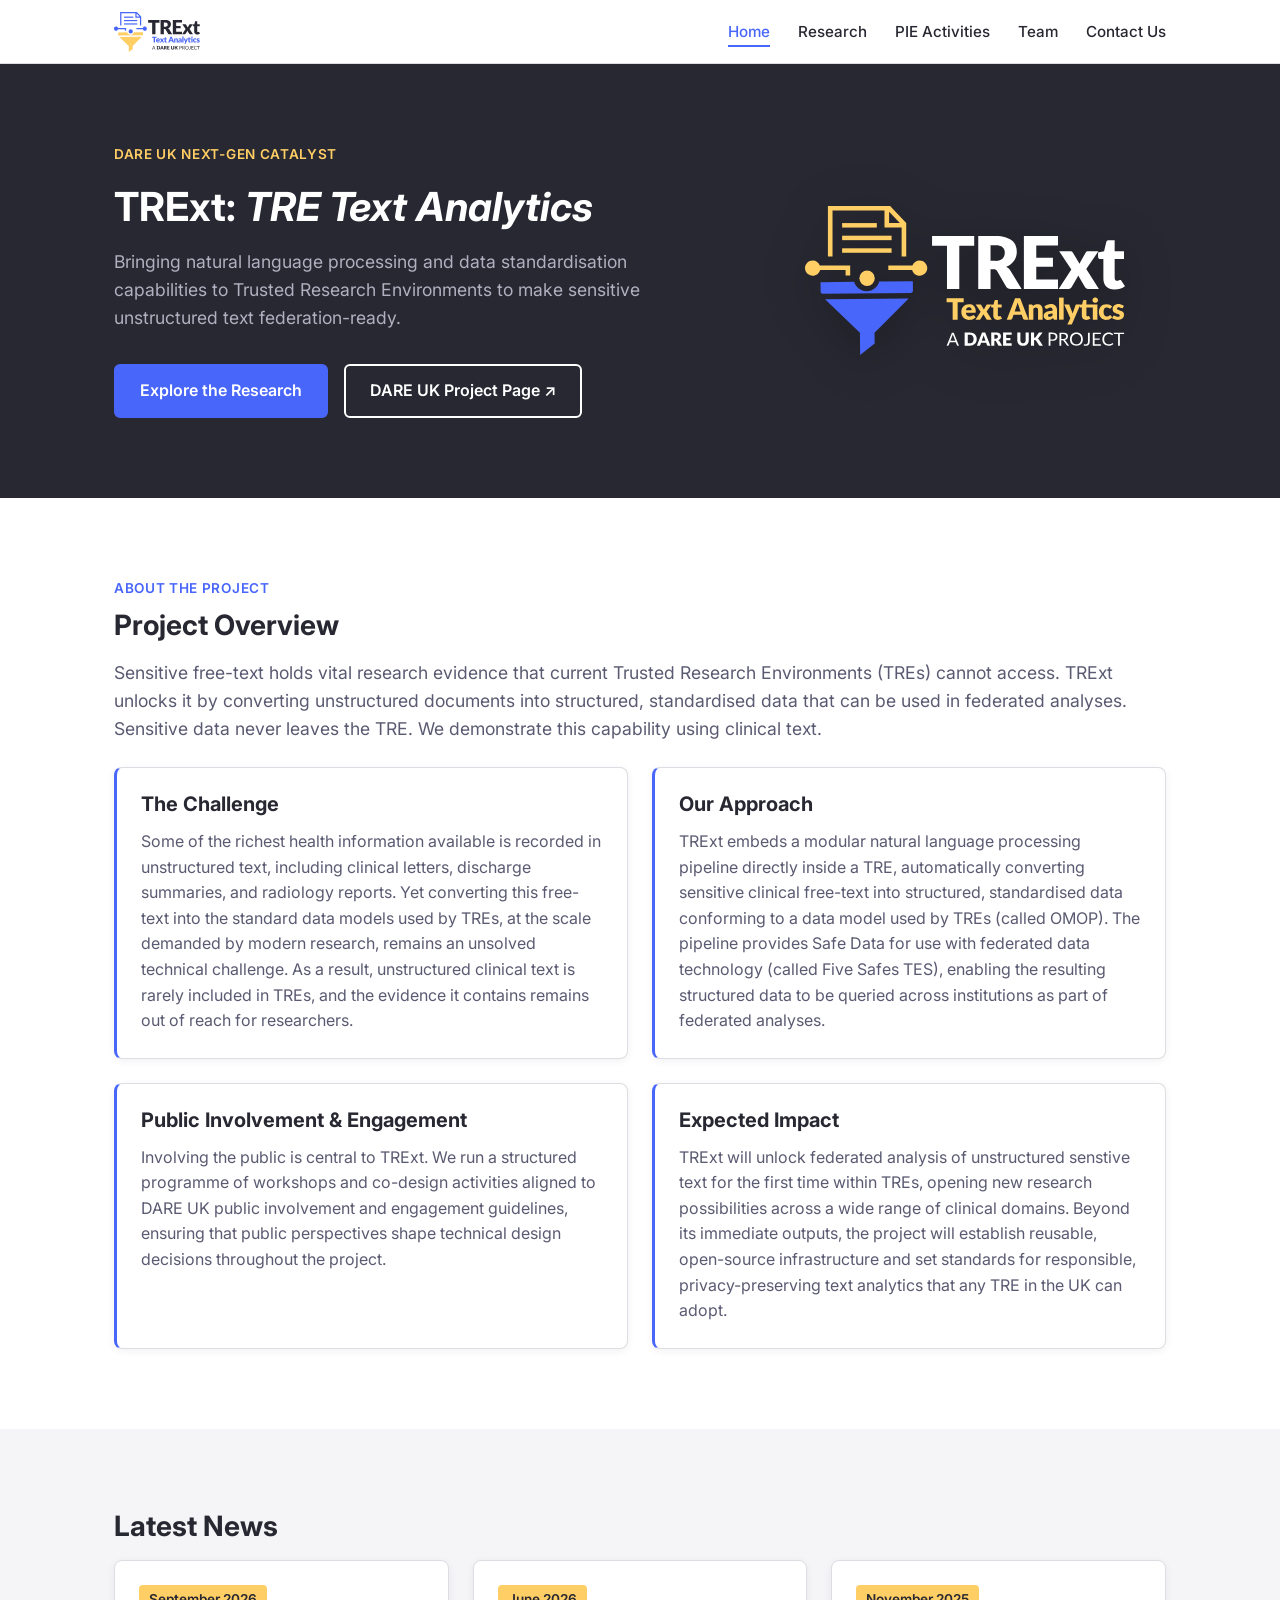
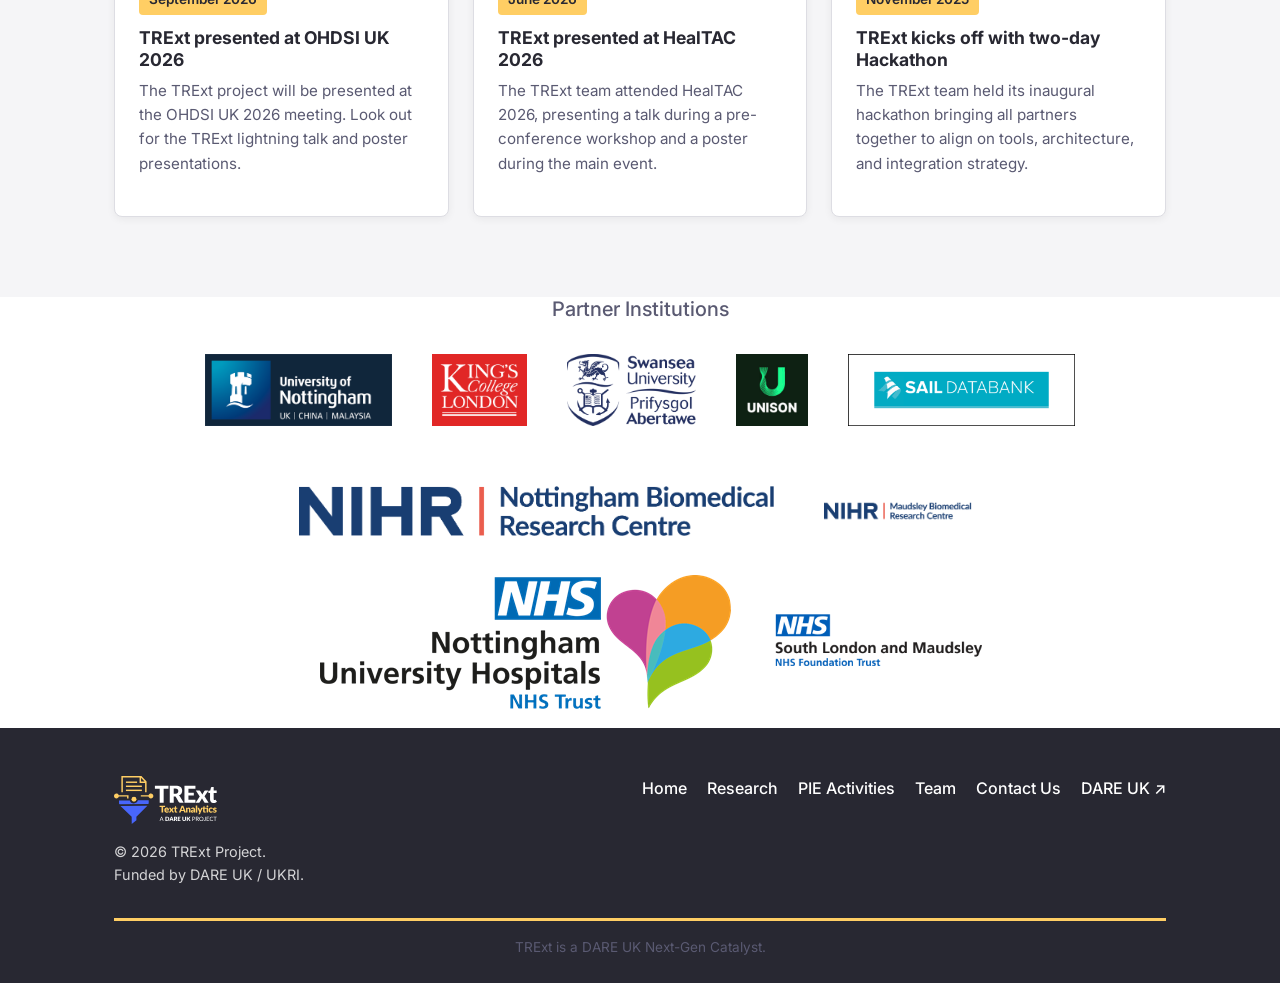
==== index.html @ 51891ac1 "Add partner logos, merge documentation into research, update team page" ====
<!DOCTYPE html>
<html lang="en">
<head>
  <meta charset="UTF-8">
  <meta name="viewport" content="width=device-width, initial-scale=1.0">
  <meta name="description" content="TRExt: TRE Text Analytics. A DARE UK Next-Gen Catalyst bringing NLP and data standardisation to Trusted Research Environments.">
  <title>Home – TRExt | DARE UK</title>
  <link rel="preconnect" href="https://fonts.googleapis.com">
  <link rel="preconnect" href="https://fonts.gstatic.com" crossorigin>
  <link href="https://fonts.googleapis.com/css2?family=Inter:wght@400;500;600;700&display=swap" rel="stylesheet">
  <link rel="stylesheet" href="assets/css/style.css">
</head>
<body>

  <header class="site-header">
    <div class="site-header__inner">
      <a href="index.html" class="site-logo">
        <img src="assets/images/trext-logo-dark.svg" alt="TRExt — Text Analytics, A DARE UK Project">
      </a>
      <nav aria-label="Main navigation">
        <ul class="site-nav">
          <li><a href="index.html" class="is-active">Home</a></li>
          <li><a href="research.html">Research</a></li>
          <li><a href="pie-activities.html">PIE Activities</a></li>
          <li><a href="team.html">Team</a></li>
          <li><a href="contact.html">Contact Us</a></li>
        </ul>
      </nav>
      <button class="nav-toggle" aria-label="Open menu" aria-expanded="false" aria-controls="nav-drawer">
        <span class="nav-toggle__bar"></span>
        <span class="nav-toggle__bar"></span>
        <span class="nav-toggle__bar"></span>
      </button>
    </div>
  </header>

  <nav id="nav-drawer" class="nav-drawer" aria-hidden="true" aria-label="Mobile navigation">
    <div class="nav-drawer__header">
      <a href="index.html">
        <img src="assets/images/trext-logo-light.svg" alt="TRExt" height="40">
      </a>
      <button class="nav-drawer__close" aria-label="Close menu">&times;</button>
    </div>
    <ul class="nav-drawer__links">
      <li><a href="index.html" class="is-active">Home</a></li>
      <li><a href="research.html">Research</a></li>
      <li><a href="pie-activities.html">PIE Activities</a></li>
      <li><a href="team.html">Team</a></li>
      <li><a href="contact.html">Contact Us</a></li>
    </ul>
  </nav>

  <main>
    <section class="hero">
      <div class="container hero__grid">
        <div class="hero__content">
          <span class="hero__label">DARE UK Next-Gen Catalyst</span>
          <h1>TRExt: <em>TRE Text Analytics</em></h1>
          <p class="hero__subtitle">Bringing natural language processing and data standardisation capabilities to Trusted Research Environments to make sensitive unstructured text federation-ready.</p>
          <div class="btn-group">
            <a href="research.html" class="btn btn--primary">Explore the Research</a>
            <a href="https://dareuk.org.uk/how-we-work/ongoing-activities/dare-uk-next-gen-catalysts/trext/" class="btn btn--ghost-white" target="_blank" rel="noopener noreferrer">DARE UK Project Page ↗</a>
          </div>
        </div>
        <div class="hero__logo">
          <img src="assets/images/trext-logo-light.svg" alt="TRExt logo">
        </div>
      </div>
    </section>

    <section class="section section--white">
      <div class="container">
        <span class="section-label">About the Project</span>
        <h2>Project Overview</h2>
        <p class="text-secondary text-lead">Sensitive free-text holds vital research evidence that current Trusted Research Environments (TREs) cannot access. TRExt unlocks it by converting unstructured documents into structured, standardised data that can be used in federated analyses. Sensitive data never leaves the TRE. We demonstrate this capability using clinical text.</p>
        <div class="grid-2 mt-3">
          <div class="card card--accent-left">
            <h3>The Challenge</h3>
            <p class="text-secondary mb-0">Some of the richest health information available is recorded in unstructured text, including clinical letters, discharge summaries, and radiology reports. Yet converting this free-text into the standard data models used by TREs, at the scale demanded by modern research, remains an unsolved technical challenge. As a result, unstructured clinical text is rarely included in TREs, and the evidence it contains remains out of reach for researchers.</p>
          </div>
          <div class="card card--accent-left">
            <h3>Our Approach</h3>
            <p class="text-secondary mb-0">TRExt embeds a modular natural language processing pipeline directly inside a TRE, automatically converting sensitive clinical free-text into structured, standardised data conforming to a data model used by TREs (called OMOP). The pipeline provides Safe Data for use with federated data technology (called Five Safes TES), enabling the resulting structured data to be queried across institutions as part of federated analyses.</p>
          </div>
          <div class="card card--accent-left">
            <h3>Public Involvement &amp; Engagement</h3>
            <p class="text-secondary mb-0">Involving the public is central to TRExt. We run a structured programme of workshops and co-design activities aligned to DARE UK public involvement and engagement guidelines, ensuring that public perspectives shape technical design decisions throughout the project.</p>
          </div>
          <div class="card card--accent-left">
            <h3>Expected Impact</h3>
            <p class="text-secondary mb-0">TRExt will unlock federated analysis of unstructured senstive text for the first time within TREs, opening new research possibilities across a wide range of clinical domains. Beyond its immediate outputs, the project will establish reusable, open-source infrastructure and set standards for responsible, privacy-preserving text analytics that any TRE in the UK can adopt.</p>
          </div>
        </div>
      </div>
    </section>

    <section class="section section--grey">
      <div class="container">
        <h2>Latest News</h2>
        <div class="grid-3">
          <article class="card news-card">
            <span class="news-card__date">September 2026</span>
            <h3>TRExt presented at OHDSI UK 2026</h3>
            <p>The TRExt project will be presented at the OHDSI UK 2026 meeting.  Look out for the TRExt lightning talk and poster presentations.</p>
          </article>
          <article class="card news-card">
            <span class="news-card__date">June 2026</span>
            <h3>TRExt presented at HealTAC 2026</h3>
            <p>The TRExt team attended HealTAC 2026, presenting a talk during a pre-conference workshop and a poster during the main event.</p>
          </article>
          <article class="card news-card">
            <span class="news-card__date">November 2025</span>
            <h3>TRExt kicks off with two-day Hackathon</h3>
            <p>The TRExt team held its inaugural hackathon bringing all partners together to align on tools, architecture, and integration strategy.</p>
          </article>
        </div>
      </div>
    </section>

    <h3 class="partner-strip__label">Partner Institutions</h3>

    <div class="partner-strip">
      <img src="assets/images/institutions/nottingham.png" alt="University of Nottingham">
      <img src="assets/images/institutions/kcl.png" alt="King's College London">
      <img src="assets/images/institutions/swansea.png" alt="Swansea University">
      <img src="assets/images/institutions/unison.png" alt="Unison (Hyperunison)">
      <img src="assets/images/institutions/sail.png" alt="SAIL Databank">
    </div>
    
    <div class="partner-strip partner-strip--secondary">
      <img src="assets/images/institutions/nihr-nottingham-brc.png" alt="NIHR Nottingham BRC" class="logo-small">
      <img src="assets/images/institutions/nihr-maudsley-brc.png" alt="NIHR Maudsley BRC">
    </div>
    
<div class="partner-strip partner-strip--secondary partner-strip--large mt-2">
  <img src="assets/images/institutions/nhs-nuh.png" alt="NHS NUH Trust">
  <img src="assets/images/institutions/nhs-slam.png" alt="NHS SLaM Trust">
</div>
  </main>

  <footer class="site-footer">
    <div class="container">
      <div class="site-footer__grid">
        <div>
          <a href="index.html" class="site-footer__logo">
            <img src="assets/images/trext-logo-light.svg" alt="TRExt">
          </a>
          <p class="site-footer__copyright">© 2026 TRExt Project.</p> <p class="site-footer__copyright">Funded by DARE UK / UKRI.</p>
        </div>
        <nav aria-label="Footer navigation">
          <ul class="site-footer__nav">
            <li><a href="index.html">Home</a></li>
            <li><a href="research.html">Research</a></li>
            <li><a href="pie-activities.html">PIE Activities</a></li>
            <li><a href="team.html">Team</a></li>
            <li><a href="contact.html">Contact Us</a></li>
            <li><a href="https://dareuk.org.uk" target="_blank" rel="noopener noreferrer">DARE UK ↗</a></li>
          </ul>
        </nav>
      </div>
      <div class="site-footer__bar">
        <p>TRExt is a DARE UK Next-Gen Catalyst.</p>
      </div>
    </div>
  </footer>

  <script src="assets/js/nav.js"></script>
</body>
</html>
---- assets/css/style.css ----
/* TRExt Design System */
:root {
  --color-navy: #282832;
  --color-blue: #4866FA;
  --color-blue-dark: #3a52c8;
  --color-amber: #FFCE64;
  --color-white: #FFFFFF;
  --color-grey-light: #F5F5F7;
  --color-grey-mid: #DDDDE3;
  --color-grey-text: #5A5A72;
  --color-hero-subtitle: #B0B0C0;
  --color-callout-blue-bg: #EEF1FE;
  --color-callout-amber-bg: #FFFBEE;
  --font-family: 'Inter', system-ui, -apple-system, sans-serif;
  --max-width: 1100px;
  --header-height: 64px;
  --section-padding: 80px;
  --section-padding-mobile: 48px;
  --card-padding: 24px;
  --grid-gap: 24px;
  --radius: 8px;
  --radius-sm: 6px;
  --shadow-card: 0 2px 8px rgba(0, 0, 0, 0.06);
}

*, *::before, *::after {
  box-sizing: border-box;
}

html {
  scroll-behavior: smooth;
}

body {
  margin: 0;
  font-family: var(--font-family);
  font-size: 1rem;
  line-height: 1.6;
  color: var(--color-navy);
  background: var(--color-white);
}

img {
  max-width: 100%;
  height: auto;
  display: block;
}

a {
  color: var(--color-blue);
  text-decoration: none;
}

a:hover {
  text-decoration: underline;
}

h1, h2, h3, h4 {
  font-weight: 700;
  color: var(--color-navy);
  line-height: 1.25;
  margin-top: 0;
}

h1 { font-size: 2.5rem; }
h2 { font-size: 1.75rem; margin-bottom: 1rem; }
h3 { font-size: 1.25rem; margin-bottom: 0.75rem; }

p {
  margin-top: 0;
  margin-bottom: 1rem;
}

.container {
  max-width: var(--max-width);
  margin: 0 auto;
  padding-left: 24px;
  padding-right: 24px;
}

.section {
  padding: var(--section-padding) 0;
}

.section--white { background: var(--color-white); }
.section--grey { background: var(--color-grey-light); }
.section--navy { background: var(--color-navy); color: var(--color-white); }

.section--navy h2,
.section--navy h3 {
  color: var(--color-white);
}

.section--navy p {
  color: rgba(255, 255, 255, 0.9);
}

.section-label {
  display: block;
  font-size: 0.85rem;
  font-weight: 600;
  text-transform: uppercase;
  letter-spacing: 0.05em;
  color: var(--color-blue);
  margin-bottom: 0.5rem;
}

.text-secondary {
  color: var(--color-grey-text);
}

.text-lead {
  font-size: 1.1rem;
}

.text-italic {
  font-style: italic;
}

/* Header */
.site-header {
  position: sticky;
  top: 0;
  z-index: 1000;
  background: var(--color-white);
  border-bottom: 1px solid var(--color-grey-mid);
  height: var(--header-height);
}

.site-header__inner {
  display: flex;
  align-items: center;
  justify-content: space-between;
  height: 100%;
  max-width: var(--max-width);
  margin: 0 auto;
  padding: 0 24px;
}

.site-logo img {
  height: 40px;
  width: auto;
}

.site-nav {
  display: flex;
  align-items: center;
  gap: 28px;
  list-style: none;
  margin: 0;
  padding: 0;
}

.site-nav a {
  color: var(--color-navy);
  font-weight: 500;
  font-size: 0.95rem;
  text-decoration: none;
  padding-bottom: 4px;
  border-bottom: 2px solid transparent;
  transition: color 0.2s, border-color 0.2s;
}

.site-nav a:hover {
  color: var(--color-blue);
  text-decoration: none;
}

.site-nav a.is-active {
  color: var(--color-blue);
  border-bottom-color: var(--color-blue);
}

.nav-toggle {
  display: none;
  background: none;
  border: none;
  cursor: pointer;
  padding: 8px;
  color: var(--color-navy);
}

.nav-toggle__bar {
  display: block;
  width: 24px;
  height: 2px;
  background: currentColor;
  margin: 5px 0;
  transition: transform 0.3s, opacity 0.3s;
}

.nav-drawer {
  display: none;
  position: fixed;
  inset: 0;
  z-index: 1001;
  background: var(--color-navy);
  flex-direction: column;
  padding: 24px;
  overflow-y: auto;
}

.nav-drawer.is-open {
  display: flex;
}

.nav-drawer__header {
  display: flex;
  justify-content: space-between;
  align-items: center;
  margin-bottom: 48px;
}

.nav-drawer__close {
  background: none;
  border: none;
  color: var(--color-white);
  font-size: 2rem;
  cursor: pointer;
  line-height: 1;
  padding: 4px 8px;
}

.nav-drawer__links {
  list-style: none;
  margin: 0;
  padding: 0;
}

.nav-drawer__links li {
  margin-bottom: 8px;
}

.nav-drawer__links a {
  display: block;
  color: var(--color-white);
  font-size: 1.25rem;
  font-weight: 600;
  padding: 16px 0;
  border-bottom: 1px solid rgba(255, 255, 255, 0.1);
  text-decoration: none;
}

.nav-drawer__links a:hover,
.nav-drawer__links a.is-active {
  color: var(--color-amber);
  text-decoration: none;
}

/* Buttons */
.btn {
  display: inline-block;
  padding: 12px 24px;
  font-family: var(--font-family);
  font-size: 1rem;
  font-weight: 600;
  border-radius: var(--radius-sm);
  text-decoration: none;
  cursor: pointer;
  border: 2px solid transparent;
  transition: background 0.2s, color 0.2s, border-color 0.2s;
  text-align: center;
}

.btn:hover {
  text-decoration: none;
}

.btn--primary {
  background: var(--color-blue);
  color: var(--color-white);
  border-color: var(--color-blue);
}

.btn--primary:hover {
  background: var(--color-blue-dark);
  border-color: var(--color-blue-dark);
  color: var(--color-white);
}

.btn--ghost {
  background: transparent;
  color: var(--color-blue);
  border-color: var(--color-blue);
}

.btn--ghost:hover {
  background: var(--color-blue);
  color: var(--color-white);
}

.btn--ghost-white {
  background: transparent;
  color: var(--color-white);
  border-color: var(--color-white);
}

.btn--ghost-white:hover {
  background: var(--color-white);
  color: var(--color-navy);
}

.btn-group {
  display: flex;
  flex-wrap: wrap;
  gap: 16px;
}

/* Cards */
.card {
  background: var(--color-white);
  border: 1px solid var(--color-grey-mid);
  border-radius: var(--radius);
  box-shadow: var(--shadow-card);
  padding: var(--card-padding);
}

.card--accent-left {
  border-left: 3px solid var(--color-blue);
}

.card--accent-left-amber {
  border-left: 3px solid var(--color-amber);
}

.card--accent-top {
  border-top: 3px solid var(--color-blue);
}

/* Hero - Home */
.hero {
  background: var(--color-navy);
  padding: 80px 0;
  color: var(--color-white);
}

.hero__grid {
  display: grid;
  grid-template-columns: 3fr 2fr;
  gap: 48px;
  align-items: center;
}

.hero__label {
  display: block;
  font-size: 0.85rem;
  font-weight: 600;
  text-transform: uppercase;
  letter-spacing: 0.05em;
  color: var(--color-amber);
  margin-bottom: 16px;
}

.hero h1 {
  color: var(--color-white);
  margin-bottom: 16px;
}

.hero__subtitle {
  color: var(--color-hero-subtitle);
  font-size: 1.1rem;
  margin-bottom: 32px;
  max-width: 540px;
}

.hero__logo {
  display: flex;
  justify-content: center;
  align-items: center;
}

.hero__logo img {
  max-width: 320px;
  filter: drop-shadow(0 8px 24px rgba(0, 0, 0, 0.3));
}

/* Page Hero */
.page-hero {
  background: var(--color-navy);
  padding: 64px 0;
  min-height: 200px;
  display: flex;
  align-items: center;
}

.page-hero h1 {
  color: var(--color-white);
  margin-bottom: 12px;
}

.page-hero__subtitle {
  color: var(--color-hero-subtitle);
  font-size: 1.1rem;
  max-width: 640px;
  margin: 0;
}

/* Grids */
.grid-2 {
  display: grid;
  grid-template-columns: repeat(2, 1fr);
  gap: var(--grid-gap);
}

.grid-3 {
  display: grid;
  grid-template-columns: repeat(3, 1fr);
  gap: var(--grid-gap);
}

.grid-4 {
  display: grid;
  grid-template-columns: repeat(4, 1fr);
  gap: var(--grid-gap);
}

/* News cards */
.news-card__date {
  display: inline-block;
  font-size: 0.85rem;
  font-weight: 600;
  color: var(--color-navy);
  background: var(--color-amber);
  padding: 4px 10px;
  border-radius: 4px;
  margin-bottom: 12px;
}

.news-card h3 {
  font-size: 1.1rem;
  margin-bottom: 8px;
}

.news-card p {
  color: var(--color-grey-text);
  font-size: 0.95rem;
}

.news-card__link {
  font-weight: 500;
}

.text-center {
  text-align: center;
}

/* Partner logos */
.partner-strip {
  display: flex;
  flex-wrap: wrap;
  justify-content: center;
  align-items: center;
  gap: 40px;
  margin: 32px 0 16px;
}

.partner-strip img {
  max-height: 72px;
  width: auto;
}

.partner-strip__label {
  text-align: center;
  color: var(--color-grey-text);
  font-weight: 500;
}

.partner-strip__note {
  text-align: center;
  font-size: 0.9rem;
  color: var(--color-grey-text);
  margin-top: 16px;
}
.partner-strip--secondary {
  margin-top: 40px;
}

.partner-strip--secondary img {
  max-height: 90px;
}
.logo-small {
  max-height: 50px !important;
}

.partner-strip--secondary img {
  max-height: 90px;
}
.logo-small {
  max-height: 50px !important;
}
.partner-strip--large img {
  max-height: 140px;
}

.logo-small {
  max-height: 50px !important;
}
.logo-large {
  max-height: 130px !important;
}
/* Callouts */
.callout {
  padding: 20px 24px;
  border-radius: var(--radius);
  margin: 24px 0;
}

.callout--blue {
  background: var(--color-callout-blue-bg);
  border-left: 3px solid var(--color-blue);
  color: var(--color-navy);
}

.callout--amber {
  background: var(--color-callout-amber-bg);
  border-left: 3px solid var(--color-amber);
  color: var(--color-navy);
}

.callout--amber-border {
  background: var(--color-callout-amber-bg);
  border: 1px solid var(--color-amber);
}

/* Callout variant for use on dark/navy backgrounds - transparent, outlined */
.callout--outline-navy {
  background: transparent;
  border: 1px solid var(--color-amber);
  color: rgba(255, 255, 255, 0.9);
}

/* WP Cards */
.wp-badge {
  display: inline-block;
  background: var(--color-amber);
  color: var(--color-navy);
  font-size: 0.8rem;
  font-weight: 700;
  padding: 4px 10px;
  border-radius: 4px;
  margin-bottom: 12px;
}

.deliverables {
  margin-top: 16px;
  padding-top: 16px;
  border-top: 1px solid var(--color-grey-mid);
}

.deliverables__title {
  font-size: 0.85rem;
  font-weight: 600;
  color: var(--color-grey-text);
  margin-bottom: 8px;
}

.deliverables ul {
  margin: 0;
  padding-left: 20px;
  color: var(--color-grey-text);
  font-size: 0.9rem;
}

/* Generic icon badge used on method cards and quick-link cards */
.icon-badge {
  width: 40px;
  height: 40px;
  border-radius: var(--radius-sm);
  background: var(--color-callout-blue-bg);
  color: var(--color-blue);
  display: flex;
  align-items: center;
  justify-content: center;
  font-size: 1.25rem;
  margin-bottom: 12px;
}

.icon-badge--amber {
  background: var(--color-callout-amber-bg);
  color: #B8860B;
}

/* Methodology cards */
.method-grid {
  margin-top: 24px;
}

.method-card h3 {
  font-size: 1.1rem;
}

/* Publications - individual cards */
.pub-year {
  font-weight: 700;
  color: var(--color-navy);
  margin: 24px 0 12px;
  font-size: 1.1rem;
}

.pub-year:first-of-type {
  margin-top: 8px;
}

.pub-cards {
  display: flex;
  flex-direction: column;
  gap: 12px;
  margin-bottom: 8px;
}

.pub-card {
  padding: 16px 20px;
}

.pub-card__title {
  font-weight: 600;
  color: var(--color-navy);
  margin-bottom: 6px;
}

.pub-card__doi {
  font-size: 0.9rem;
  font-weight: 500;
}

/* Old list-based publications markup (kept in case still referenced elsewhere) */
.pub-list {
  list-style: none;
  margin: 0 0 16px;
  padding: 0;
}

.pub-list li {
  padding: 12px 0;
  border-bottom: 1px solid var(--color-grey-mid);
  color: var(--color-grey-text);
}

.pub-list li:last-child {
  border-bottom: none;
}

.pub-list strong {
  color: var(--color-navy);
}

/* Architecture placeholder */
.architecture-diagram {
  width: 100%;
  border-radius: var(--radius);
  border: 1px solid var(--color-grey-mid);
  margin: 24px 0;
}

.diagram-placeholder__icon {
  font-size: 3rem;
  margin-bottom: 16px;
  opacity: 0.5;
}

.diagram-placeholder p {
  color: var(--color-grey-text);
  max-width: 520px;
  margin: 0 auto;
}

/* Link cards (legacy list style, kept in case referenced elsewhere) */
.link-list {
  list-style: none;
  margin: 0;
  padding: 0;
}

.link-list li {
  padding: 12px 0;
  border-bottom: 1px solid var(--color-grey-mid);
}

.link-list li:last-child {
  border-bottom: none;
}

.link-list a {
  font-weight: 600;
}

.link-list span {
  display: block;
  font-size: 0.9rem;
  color: var(--color-grey-text);
  margin-top: 4px;
}

/* Quick Links - card grid */
.quicklinks-group {
  margin-bottom: 32px;
}

.quicklinks-group:last-child {
  margin-bottom: 0;
}

.quicklink-grid {
  margin-top: 16px;
}

.quicklink-card {
  display: block;
  color: inherit;
  text-decoration: none;
  transition: box-shadow 0.2s, transform 0.2s, border-color 0.2s;
}

.quicklink-card:hover {
  text-decoration: none;
  box-shadow: 0 6px 18px rgba(0, 0, 0, 0.09);
  transform: translateY(-2px);
  border-color: var(--color-blue);
}

.quicklink-card h3 {
  font-size: 1rem;
  display: flex;
  align-items: center;
  justify-content: space-between;
  gap: 8px;
  margin-bottom: 8px;
}

.quicklink-card__arrow {
  color: var(--color-grey-text);
  font-size: 0.9rem;
  flex-shrink: 0;
}

/* Standards cards */
.standard-card {
  display: flex;
  gap: 16px;
  align-items: flex-start;
}

.standard-card__icon {
  flex-shrink: 0;
  width: 48px;
  height: 48px;
  background: var(--color-callout-blue-bg);
  border-radius: var(--radius);
  display: flex;
  align-items: center;
  justify-content: center;
  color: var(--color-blue);
  font-size: 1.5rem;
}

/* Timeline (legacy, kept in case referenced elsewhere) */
.timeline {
  position: relative;
  padding-left: 48px;
  margin-top: 32px;
}

.timeline::before {
  content: '';
  position: absolute;
  left: 15px;
  top: 0;
  bottom: 0;
  width: 2px;
  background: var(--color-grey-mid);
}

.timeline-item {
  position: relative;
  margin-bottom: 40px;
}

.timeline-item:last-child {
  margin-bottom: 0;
}

.timeline-item__badge {
  position: absolute;
  left: -48px;
  top: 0;
  width: 32px;
  height: 32px;
  background: var(--color-amber);
  color: var(--color-navy);
  border-radius: 50%;
  display: flex;
  align-items: center;
  justify-content: center;
  font-weight: 700;
  font-size: 0.85rem;
  z-index: 1;
}

.timeline-item__month {
  font-size: 0.85rem;
  font-weight: 600;
  color: var(--color-grey-text);
  text-transform: uppercase;
  letter-spacing: 0.03em;
  margin-bottom: 4px;
}

.timeline-item__title {
  color: var(--color-blue);
  font-weight: 700;
  font-size: 1.1rem;
  margin-bottom: 8px;
}

.timeline-item__objective {
  font-style: italic;
  color: var(--color-grey-text);
  font-size: 0.95rem;
  margin-top: 8px;
}

/* Planned Activities - separated cards */
.activity-cards {
  display: flex;
  flex-direction: column;
  gap: 16px;
  margin-top: 24px;
}

.activity-card__row {
  display: flex;
  align-items: center;
  gap: 16px;
  margin-bottom: 12px;
}

.activity-card__badge {
  width: 32px;
  height: 32px;
  border-radius: 50%;
  background: var(--color-amber);
  color: var(--color-navy);
  display: flex;
  align-items: center;
  justify-content: center;
  font-weight: 700;
  font-size: 0.85rem;
  flex-shrink: 0;
}

.activity-card__month {
  font-size: 0.8rem;
  font-weight: 600;
  color: var(--color-grey-text);
  text-transform: uppercase;
  letter-spacing: 0.03em;
  margin-bottom: 2px;
}

.activity-card__title {
  color: var(--color-blue);
  font-weight: 700;
  font-size: 1.1rem;
}

.activity-card__objective {
  font-style: italic;
  color: var(--color-grey-text);
  font-size: 0.95rem;
  margin-top: 8px;
  margin-bottom: 0;
}

/* Principle cards */
.principle-card {
  text-align: left;
}

.principle-card__icon {
  width: 48px;
  height: 48px;
  background: var(--color-amber);
  border-radius: var(--radius);
  display: flex;
  align-items: center;
  justify-content: center;
  font-size: 1.5rem;
  margin-bottom: 16px;
}

/* Team */
.team-grid {
  display: grid;
  grid-template-columns: repeat(3, 1fr);
  gap: var(--grid-gap);
}

.person-card__photo {
  width: 100%;
  aspect-ratio: 1;
  object-fit: cover;
  border-radius: var(--radius);
  background: var(--color-grey-mid);
  margin-bottom: 16px;
}

.person-card__name {
  font-weight: 700;
  color: var(--color-navy);
  margin-bottom: 8px;
}

.person-card__institution {
  margin-bottom: 12px;
}

.person-card__institution img {
  max-height: 28px;
}

.role-badge {
  display: inline-block;
  background: var(--color-blue);
  color: var(--color-white);
  font-size: 0.8rem;
  font-weight: 600;
  padding: 4px 12px;
  border-radius: 999px;
  margin-bottom: 12px;
}

.person-card__bio {
  font-size: 0.9rem;
  color: var(--color-grey-text);
  margin: 0;
}

.profile-card {
  max-width: 400px;
  margin: 0 auto;
  text-align: center;
}

.profile-card .person-card__photo {
  max-width: 240px;
  margin-left: auto;
  margin-right: auto;
}

/* PIE Leadership - horizontal "Braid-style" card on dark background */
.person-card--horizontal {
  display: flex;
  align-items: flex-start;
  gap: 24px;
  background: var(--color-white);
  border-color: var(--color-grey-mid);
  color: var(--color-navy);
  max-width: none;
  width: 100%;
  padding: 32px;
}

.person-card--horizontal__photo {
  width: 72px;
  height: 72px;
  border-radius: 50%;
  object-fit: cover;
  flex-shrink: 0;
  background: var(--color-grey-mid);
  margin-bottom: 0;
}

.person-card--horizontal .person-card__name {
  color: var(--color-navy);
  font-size: 1.35rem;
  margin-bottom: 4px;
}


.person-card--horizontal .role-line {
  display: block;
  color: var(--color-blue);
  font-size: 1rem;
  font-weight: 600;
  margin-bottom: 14px;
}


.person-card--horizontal .person-card__bio {
  color: var(--color-grey-text);
  font-size: 1.05rem;
  line-height: 1.7;
  margin: 0;
}

/* Org cards */
.org-card {
  text-align: center;
}

.org-card img {
  max-height: 48px;
  margin: 0 auto 16px;
}

.org-card h3 {
  font-size: 1rem;
  margin-bottom: 8px;
}

.org-card p {
  font-size: 0.9rem;
  color: var(--color-grey-text);
  margin: 0;
}

/* Contact */
.contact-list {
  list-style: none;
  margin: 0;
  padding: 0;
}

.contact-list li {
  padding: 12px 0;
  border-bottom: 1px solid var(--color-grey-mid);
  color: var(--color-grey-text);
}

.contact-list li:last-child {
  border-bottom: none;
}

.contact-list strong {
  color: var(--color-navy);
}

/* Contact - card grid version */
.contact-cards {
  margin-top: 16px;
}

.contact-card__name {
  font-weight: 700;
  color: var(--color-navy);
  margin-bottom: 6px;
}

.contact-card__meta {
  font-weight: 400;
  color: var(--color-grey-text);
  font-size: 0.9rem;
}

.contact-card__email {
  font-weight: 600;
}

/* Footer */
.site-footer {
  background: var(--color-navy);
  color: var(--color-white);
  padding: 48px 0 0;
}

.site-footer a {
  color: var(--color-white);
}

.site-footer a:hover {
  color: var(--color-amber);
}

.site-footer__grid {
  display: grid;
  grid-template-columns: 1fr 2fr;
  gap: 48px;
  padding-bottom: 32px;
}

.site-footer__logo img {
  height: 48px;
  margin-bottom: 16px;
}

.site-footer__copyright {
  font-size: 0.9rem;
  color: rgba(255, 255, 255, 0.8);
  margin: 0;
}

.site-footer__nav {
  list-style: none;
  margin: 0;
  padding: 0;
  display: flex;
  flex-wrap: nowrap;
  gap: 20px;
  justify-content: flex-end;
  white-space: nowrap;
}

.site-footer__nav a {
  text-decoration: none;
  font-weight: 500;
}

.site-footer__nav a:hover {
  text-decoration: none;
}

.site-footer__bar {
  border-top: 3px solid var(--color-amber);
  padding: 16px 0 24px;
}

.site-footer__bar p {
  font-size: 0.85rem;
  color: var(--color-grey-text);
  margin: 0;
  text-align: center;
}

/* Utility */
.sr-only {
  position: absolute;
  width: 1px;
  height: 1px;
  padding: 0;
  margin: -1px;
  overflow: hidden;
  clip: rect(0, 0, 0, 0);
  white-space: nowrap;
  border: 0;
}

.mb-0 { margin-bottom: 0; }
.mt-2 { margin-top: 16px; }
.mt-3 { margin-top: 24px; }

/* Responsive */
@media (max-width: 900px) {
  .hero__grid {
    grid-template-columns: 1fr;
  }

  .hero__logo {
    order: -1;
  }

  .hero__logo img {
    max-width: 240px;
  }

  .grid-3,
  .team-grid {
    grid-template-columns: repeat(2, 1fr);
  }

  .grid-4 {
    grid-template-columns: repeat(2, 1fr);
  }

  .site-footer__grid {
    grid-template-columns: 1fr;
  }

  .site-footer__nav {
    justify-content: flex-start;
  }
}

@media (max-width: 768px) {
  h1 { font-size: 2rem; }
  h2 { font-size: 1.5rem; }

  .section {
    padding: var(--section-padding-mobile) 0;
  }

  .hero {
    padding: var(--section-padding-mobile) 0;
  }

  .site-nav {
    display: none;
  }

  .nav-toggle {
    display: block;
  }

  .grid-2,
  .grid-3,
  .grid-4,
  .team-grid {
    grid-template-columns: 1fr;
  }

  .btn-group {
    flex-direction: column;
  }

  .btn-group .btn {
    width: 100%;
  }

  .person-card--horizontal {
    flex-direction: column;
    align-items: flex-start;
  }
}
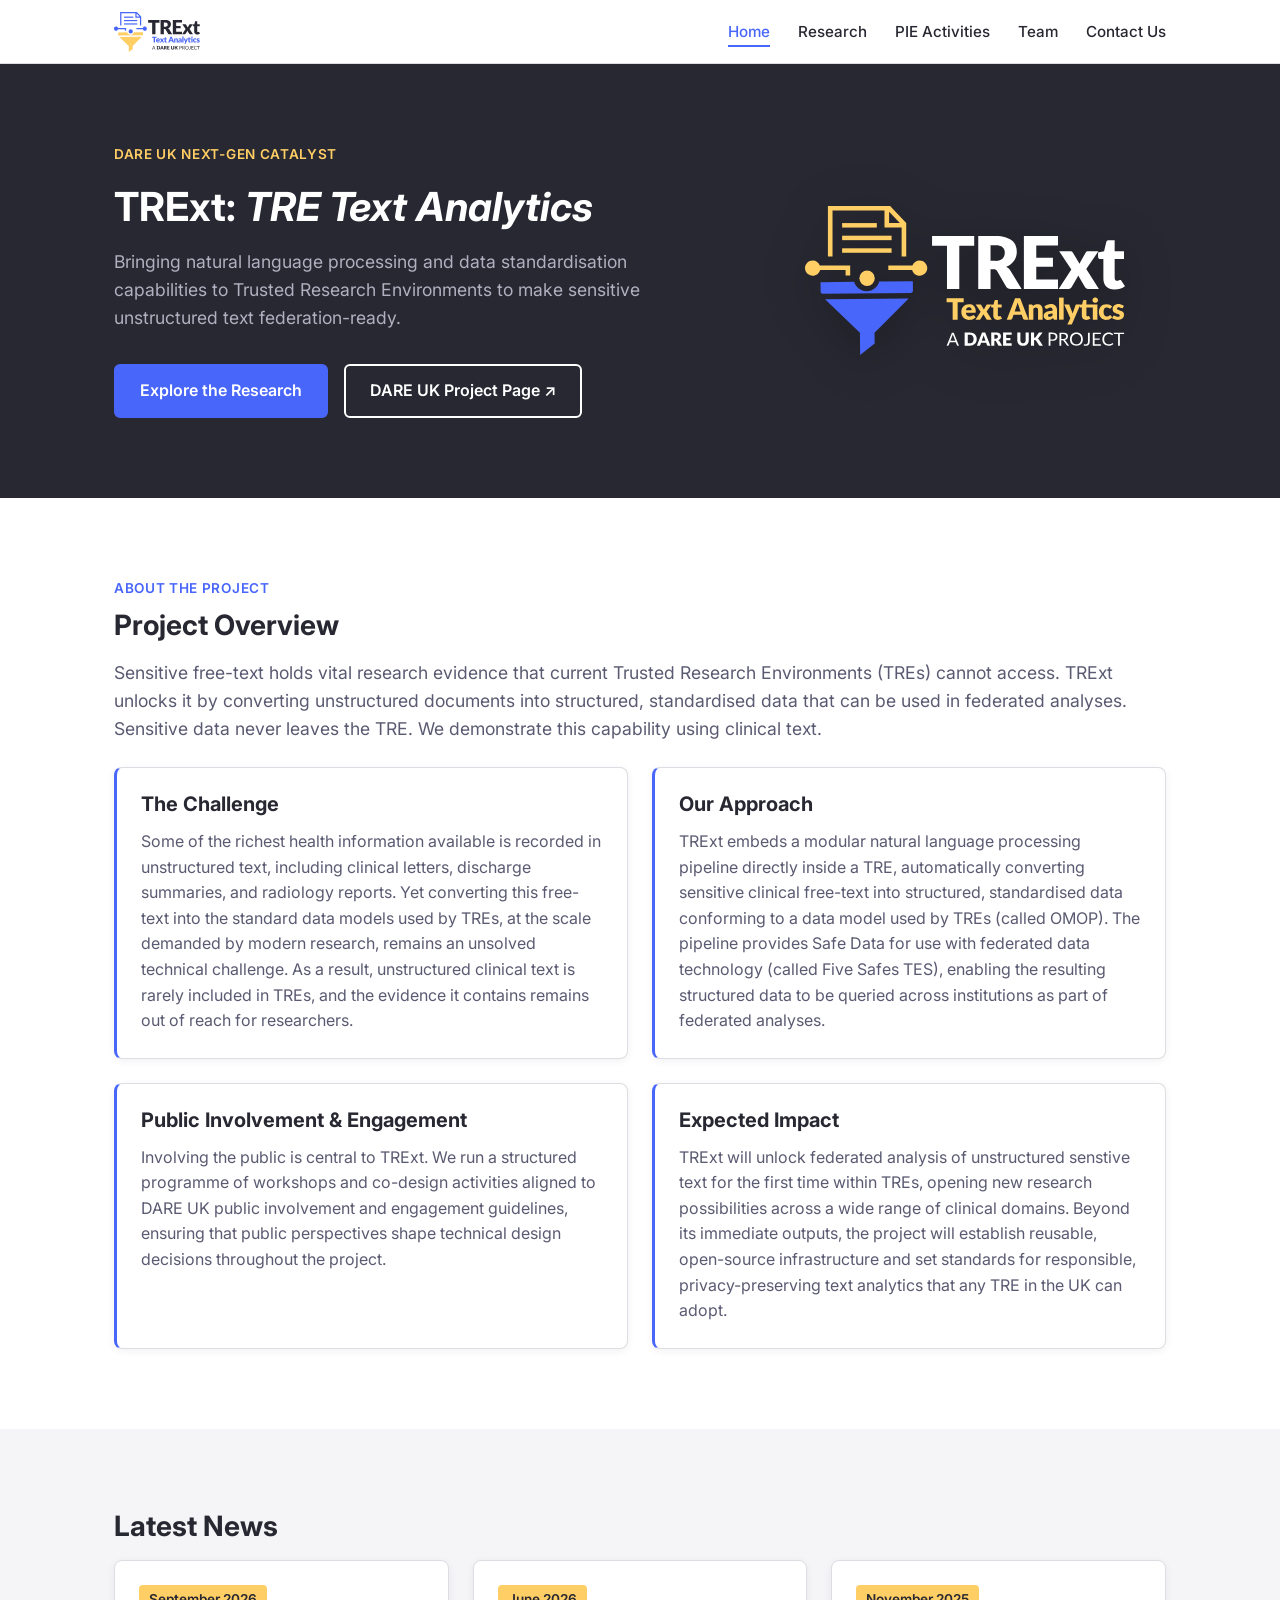
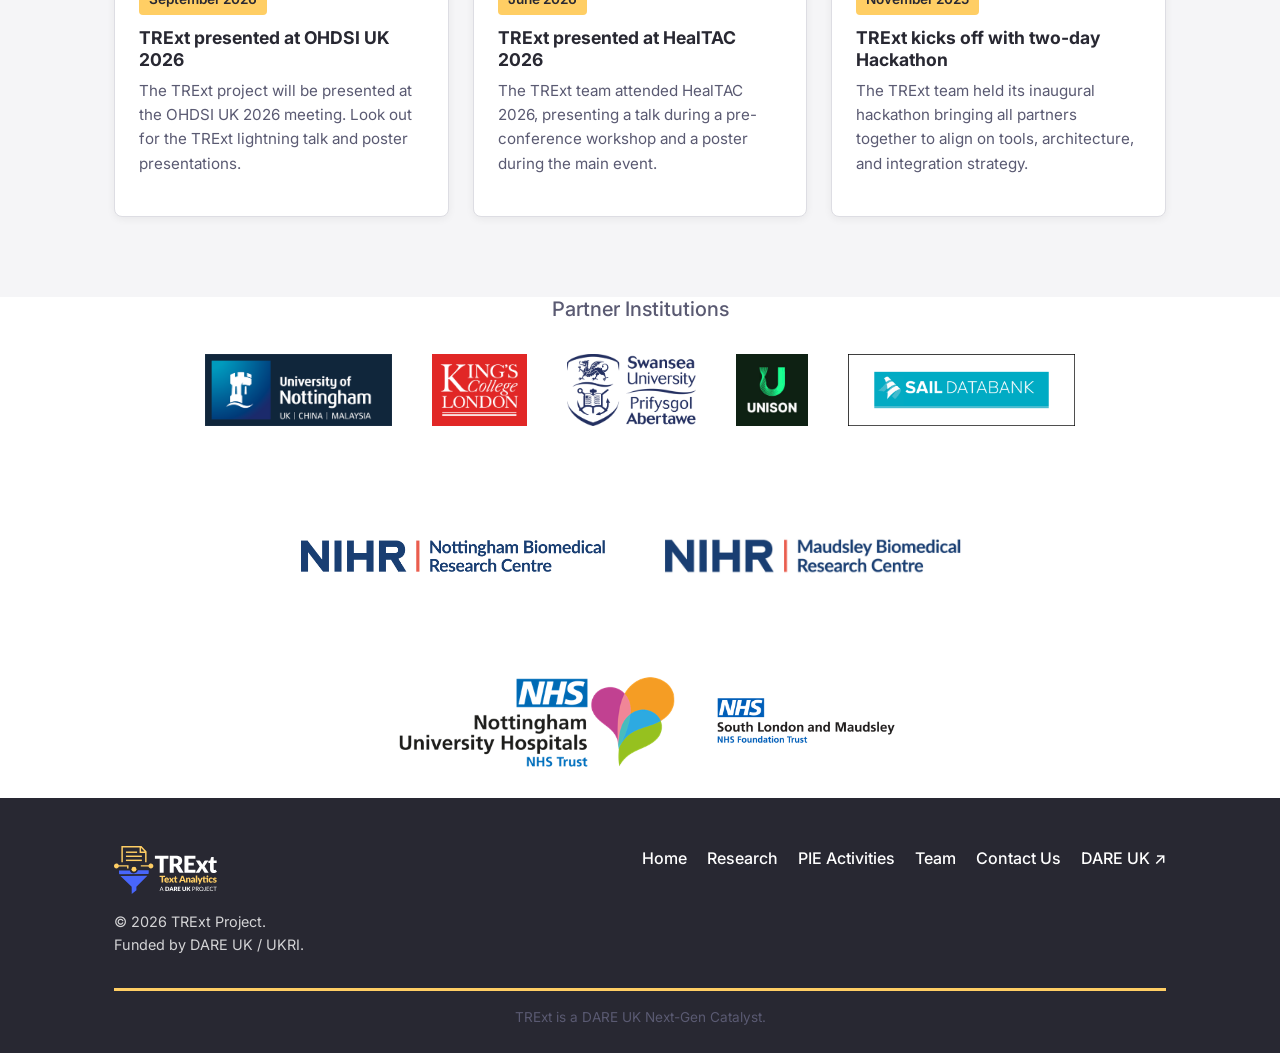
==== commit d5a28478: "Fix partner logo sizing, update team photos, and finalize research page" ====
--- a/index.html
+++ b/index.html
@@ -128,14 +128,14 @@
     </div>
     
     <div class="partner-strip partner-strip--secondary">
-      <img src="assets/images/institutions/nihr-nottingham-brc.png" alt="NIHR Nottingham BRC" class="logo-small">
-      <img src="assets/images/institutions/nihr-maudsley-brc.png" alt="NIHR Maudsley BRC">
+      <img src="assets/images/institutions/nihr-nottingham-brc.png" alt="NIHR Nottingham BRC" class="logo-nottingham-brc">
+      <img src="assets/images/institutions/nihr-maudsley-brc.png" alt="NIHR Maudsley BRC" class="logo-maudsley-brc">
     </div>
     
-<div class="partner-strip partner-strip--secondary partner-strip--large mt-2">
-  <img src="assets/images/institutions/nhs-nuh.png" alt="NHS NUH Trust">
-  <img src="assets/images/institutions/nhs-slam.png" alt="NHS SLaM Trust">
-</div>
+    <div class="partner-strip partner-strip--secondary partner-strip--large mt-2">
+      <img src="assets/images/institutions/nhs-nuh.png" alt="NHS NUH Trust" class="logo-nuh">
+      <img src="assets/images/institutions/nhs-slam.png" alt="NHS SLaM Trust" class="logo-slam">
+    </div>
   </main>
 
   <footer class="site-footer">
--- a/assets/css/style.css
+++ b/assets/css/style.css
@@ -476,28 +476,40 @@
 }
 
 .partner-strip--secondary img {
-  max-height: 90px;
-}
-.logo-small {
-  max-height: 50px !important;
-}
-
-.partner-strip--secondary img {
-  max-height: 90px;
-}
-.logo-small {
-  max-height: 50px !important;
-}
+  height: 48px;
+  width: auto;
+  object-fit: contain;
+}
+
 .partner-strip--large img {
-  max-height: 140px;
-}
-
-.logo-small {
-  max-height: 50px !important;
-}
-.logo-large {
-  max-height: 130px !important;
-}
+  height: 72px;
+  width: auto;
+  object-fit: contain;
+}
+.logo-nottingham-brc {
+  height: 32px !important;
+  max-height: 32px !important;
+  width: auto !important;
+}
+
+.logo-maudsley-brc {
+  height: 180px !important;
+  max-height: 180px !important;
+  width: auto !important;
+}
+
+.logo-nuh {
+  height: 92px !important;
+  max-height: 92px !important;
+  width: auto !important;
+}
+
+.logo-slam {
+  height: 120px !important;
+  max-height: 120px !important;
+  width: auto !important;
+}
+
 /* Callouts */
 .callout {
   padding: 20px 24px;
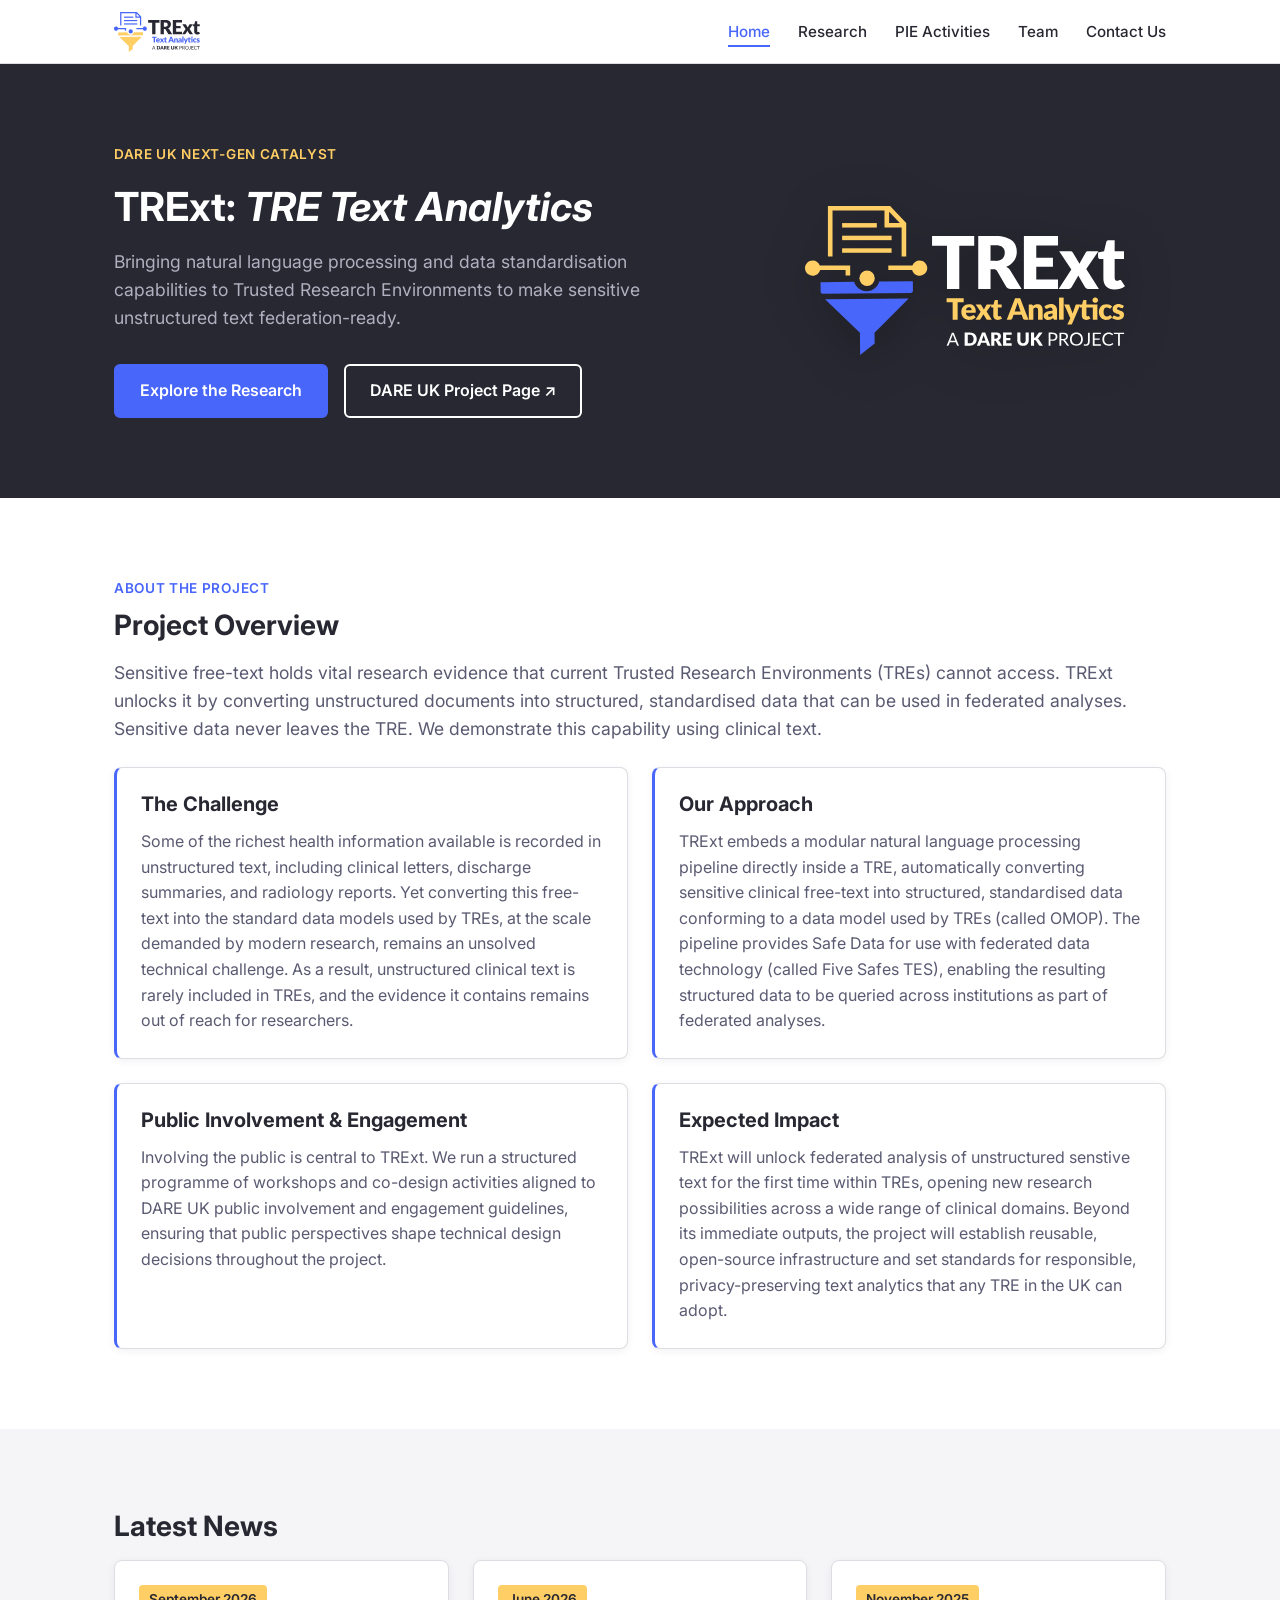
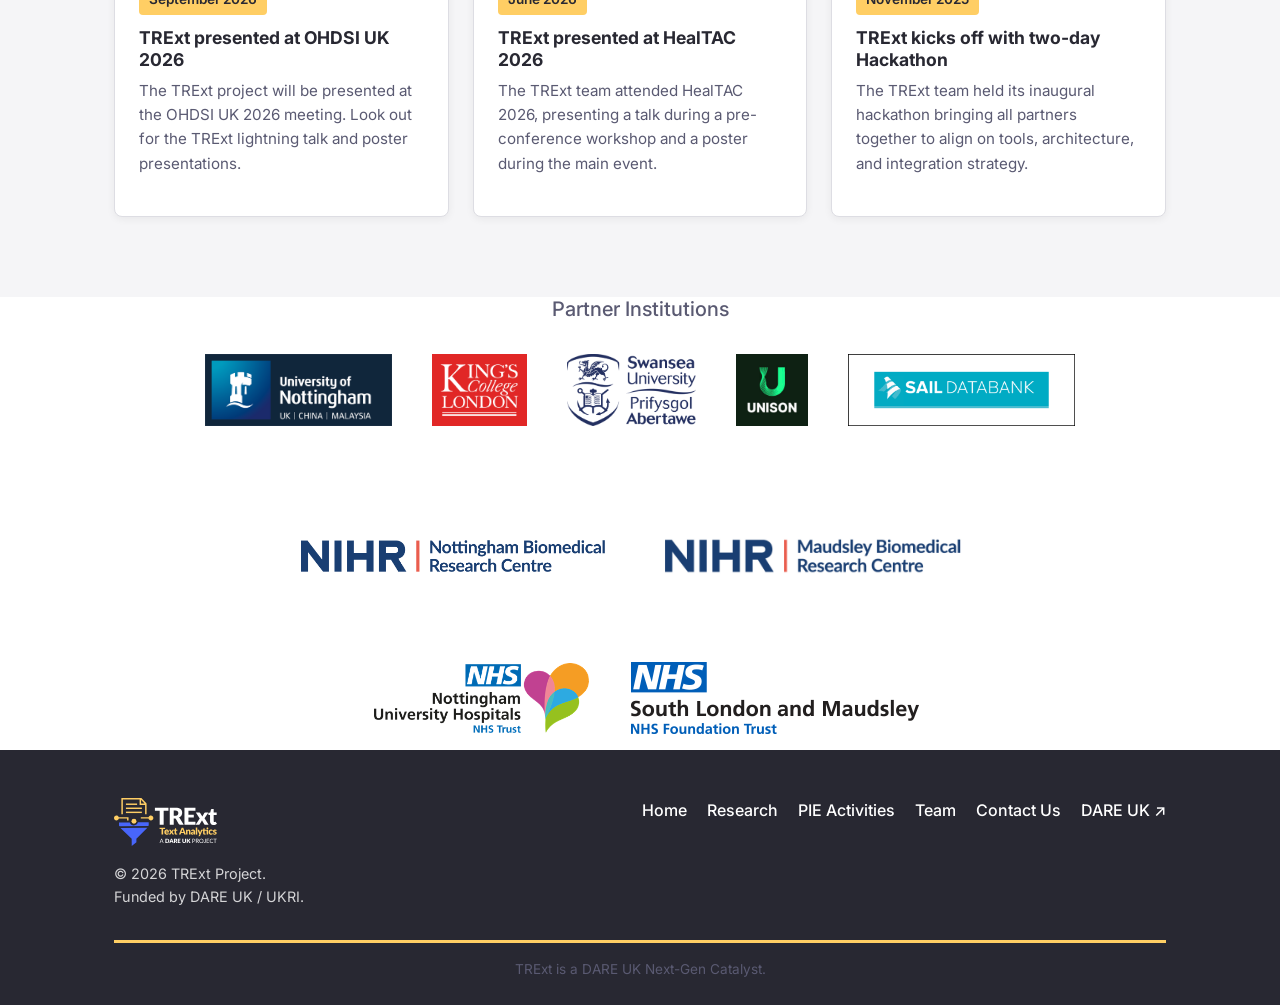
==== commit e42e9dc9: "Cropped the SLaM logo's empty space for easier scaling." ====
--- a/index.html
+++ b/index.html
@@ -133,8 +133,8 @@
     </div>
     
     <div class="partner-strip partner-strip--secondary partner-strip--large mt-2">
-      <img src="assets/images/institutions/nhs-nuh.png" alt="NHS NUH Trust" class="logo-nuh">
-      <img src="assets/images/institutions/nhs-slam.png" alt="NHS SLaM Trust" class="logo-slam">
+      <img src="assets/images/institutions/nhs-nuh.png" alt="NHS NUH Trust">
+      <img src="assets/images/institutions/nhs-slam-cropped.png" alt="NHS SLaM Trust">
     </div>
   </main>
 
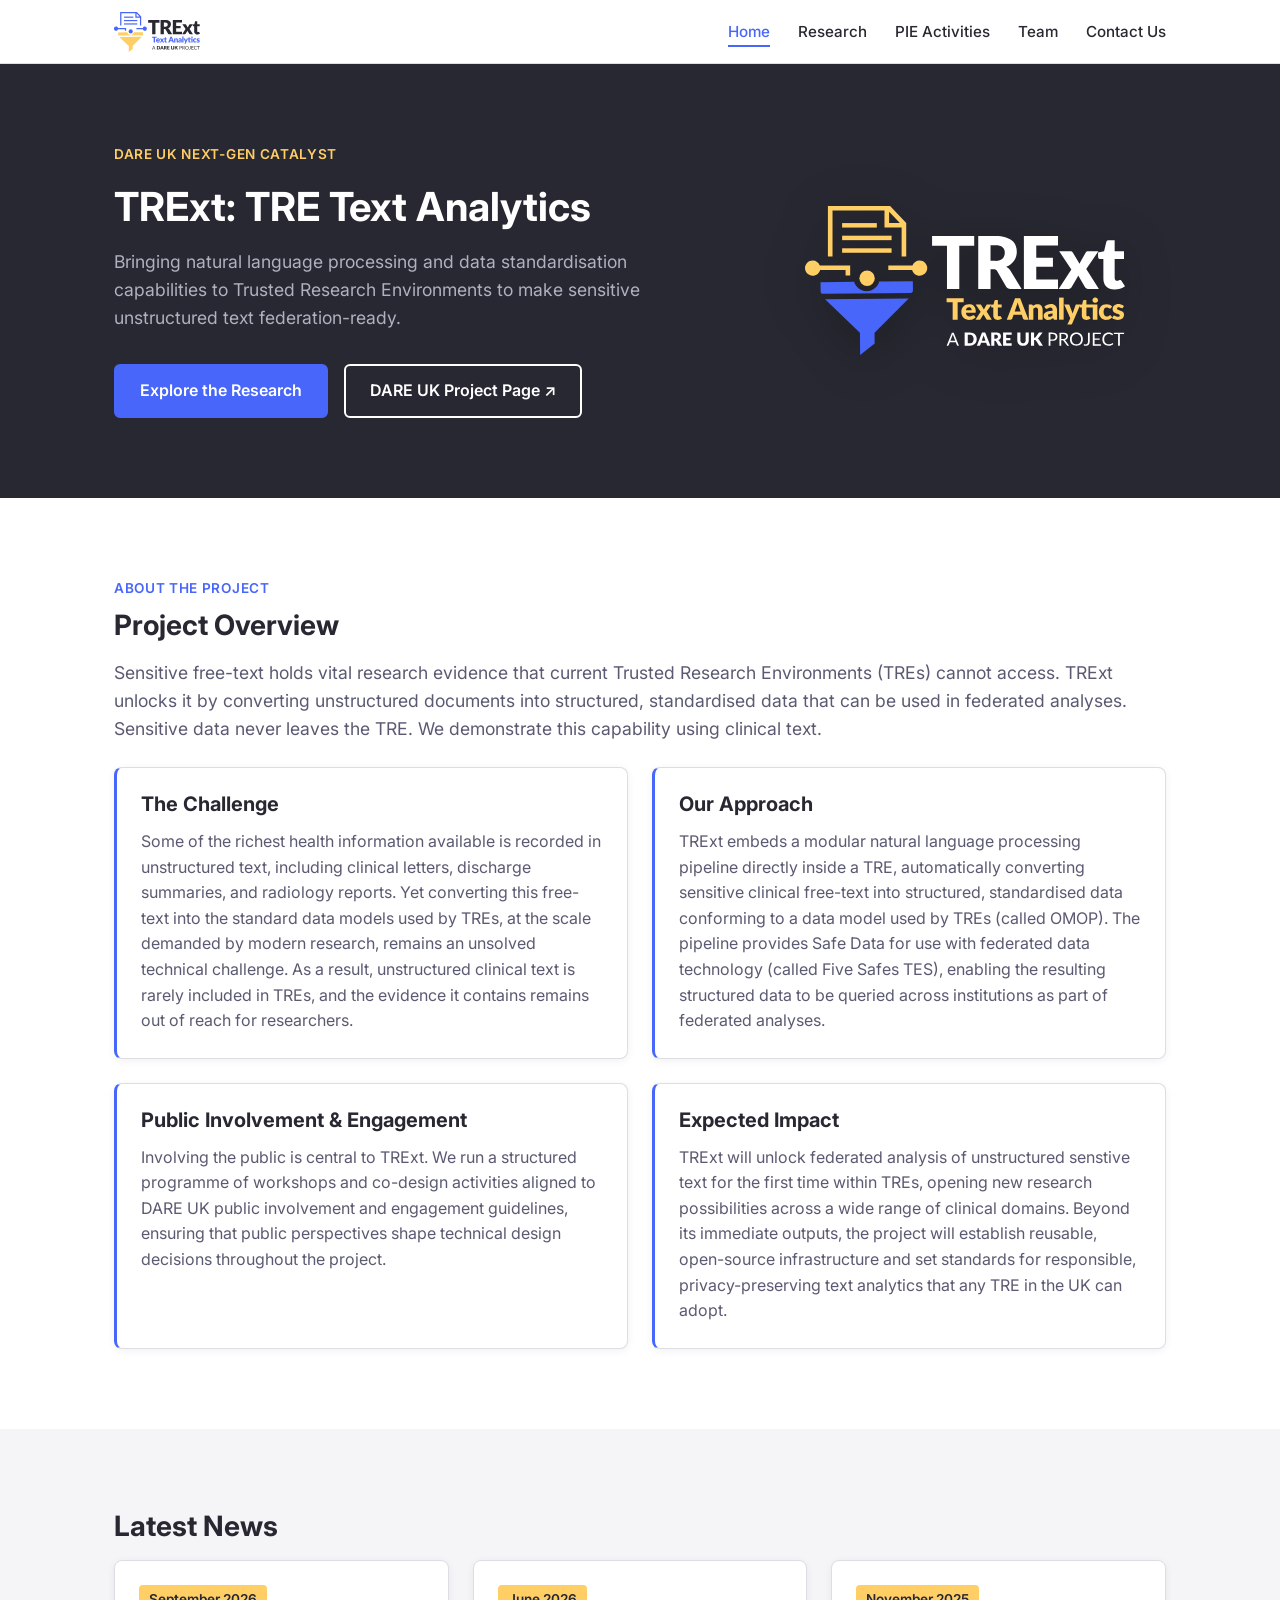
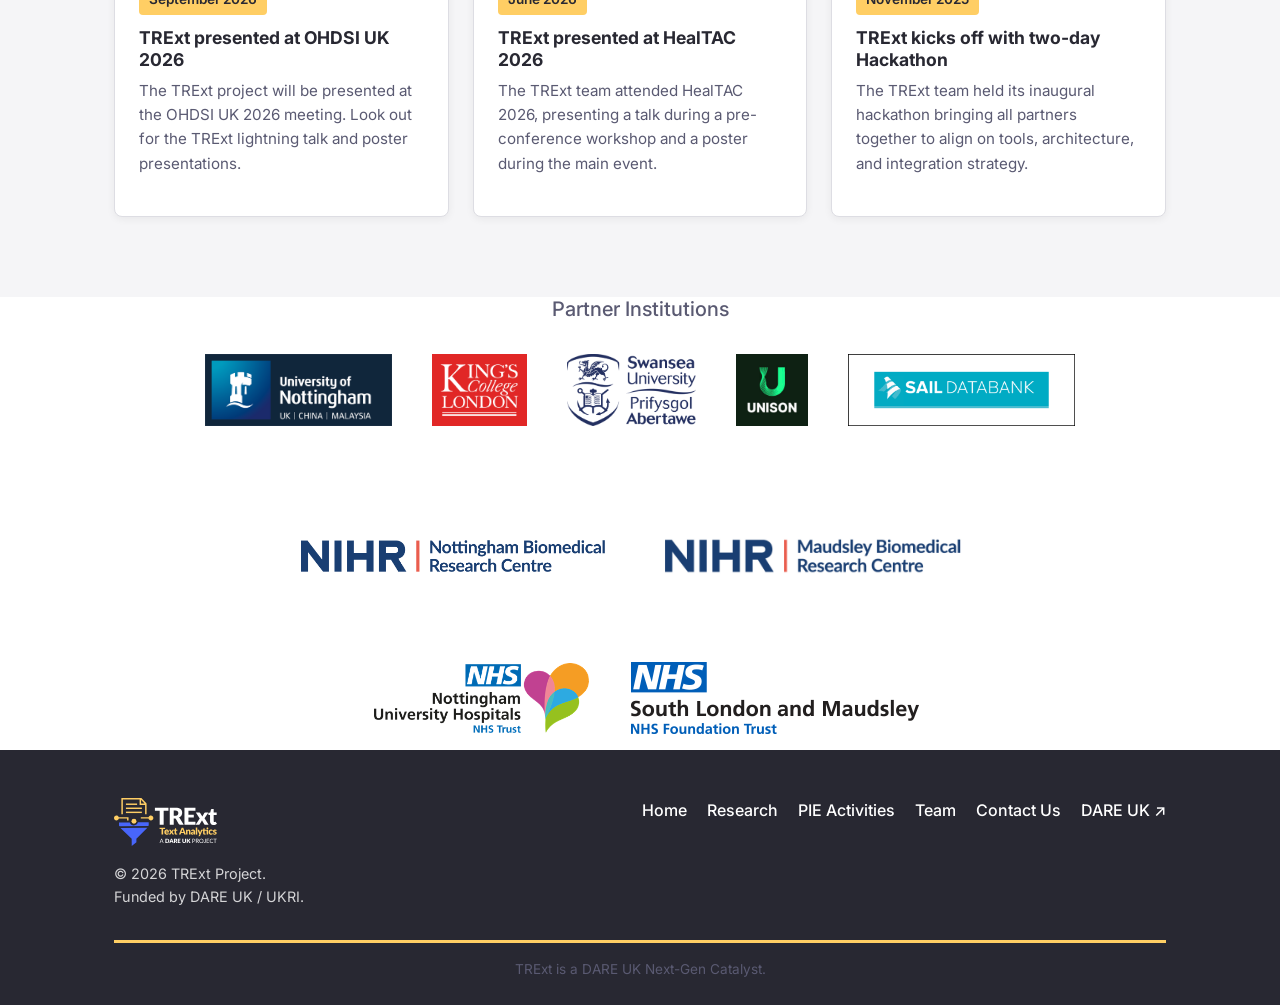
==== commit 50d310f0: "Update index.html" ====
--- a/index.html
+++ b/index.html
@@ -55,7 +55,7 @@
       <div class="container hero__grid">
         <div class="hero__content">
           <span class="hero__label">DARE UK Next-Gen Catalyst</span>
-          <h1>TRExt: <em>TRE Text Analytics</em></h1>
+          <h1>TRExt: TRE Text Analytics</h1>
           <p class="hero__subtitle">Bringing natural language processing and data standardisation capabilities to Trusted Research Environments to make sensitive unstructured text federation-ready.</p>
           <div class="btn-group">
             <a href="research.html" class="btn btn--primary">Explore the Research</a>
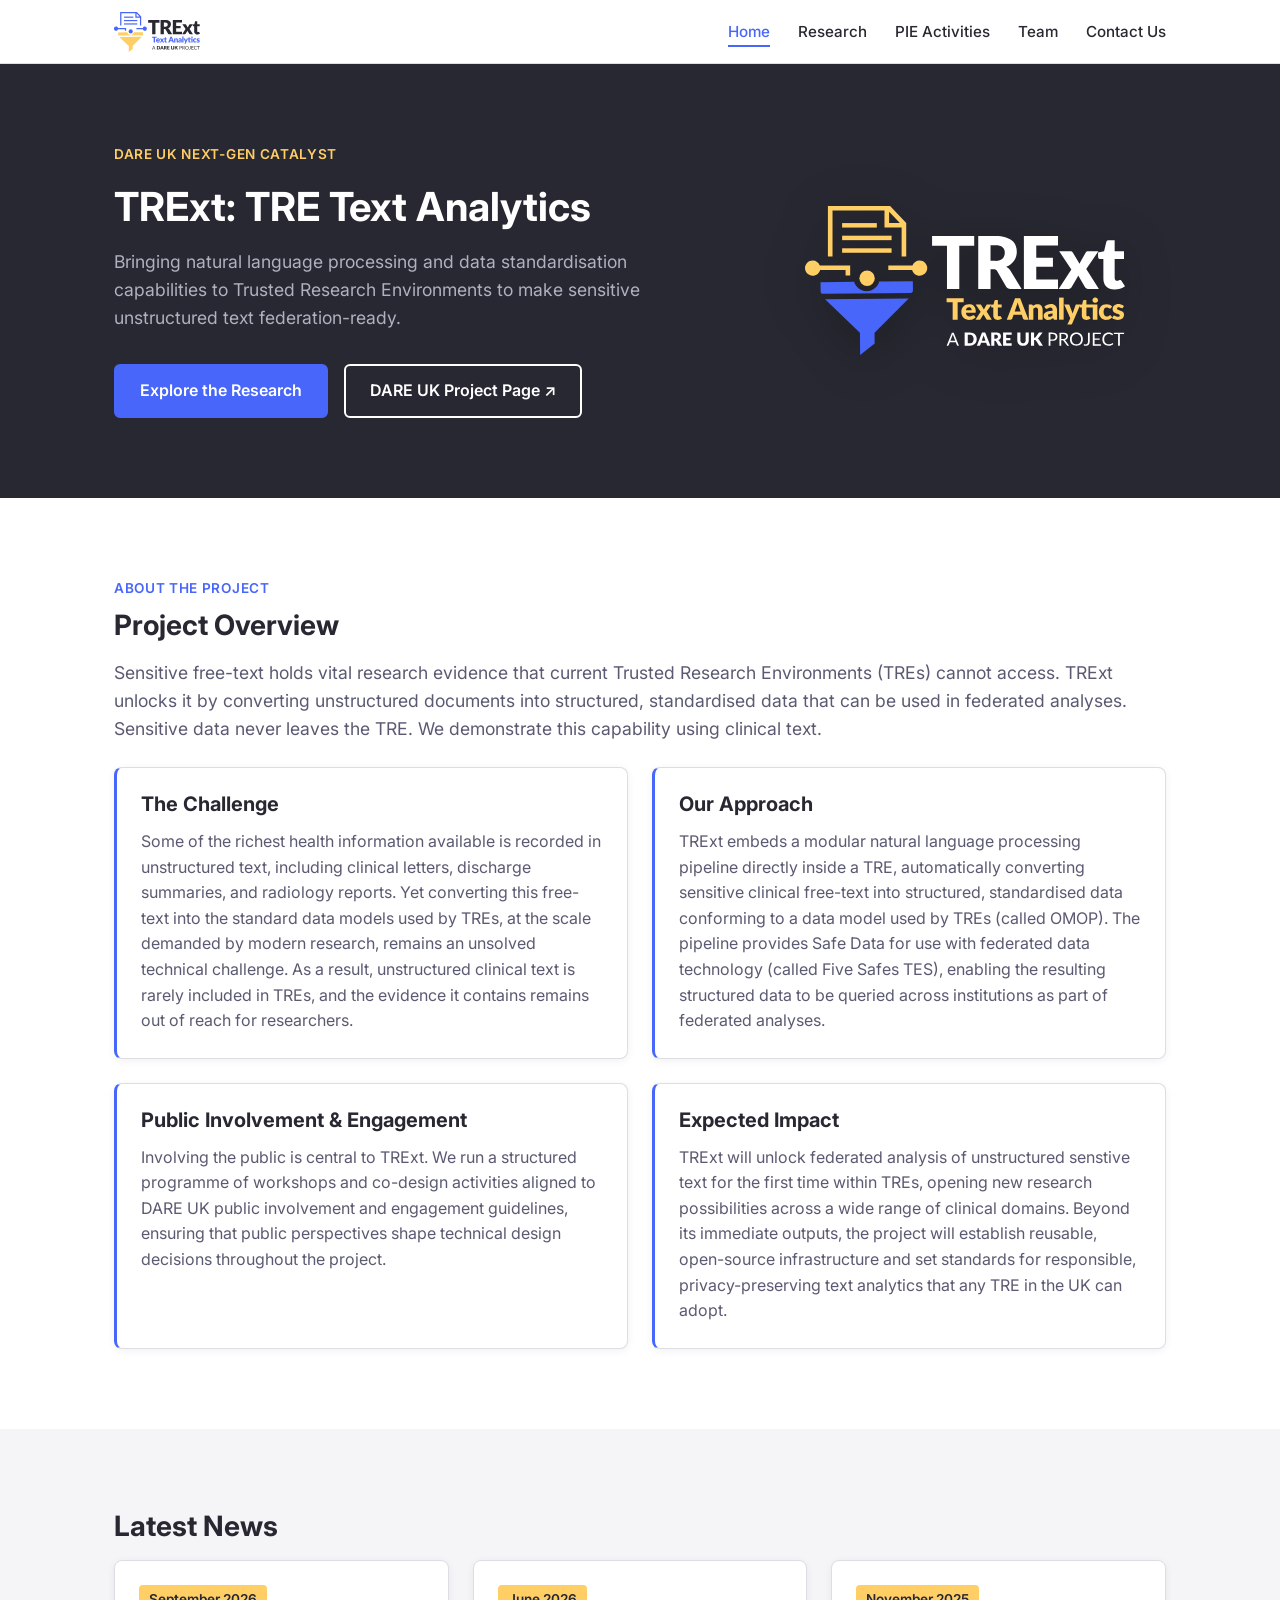
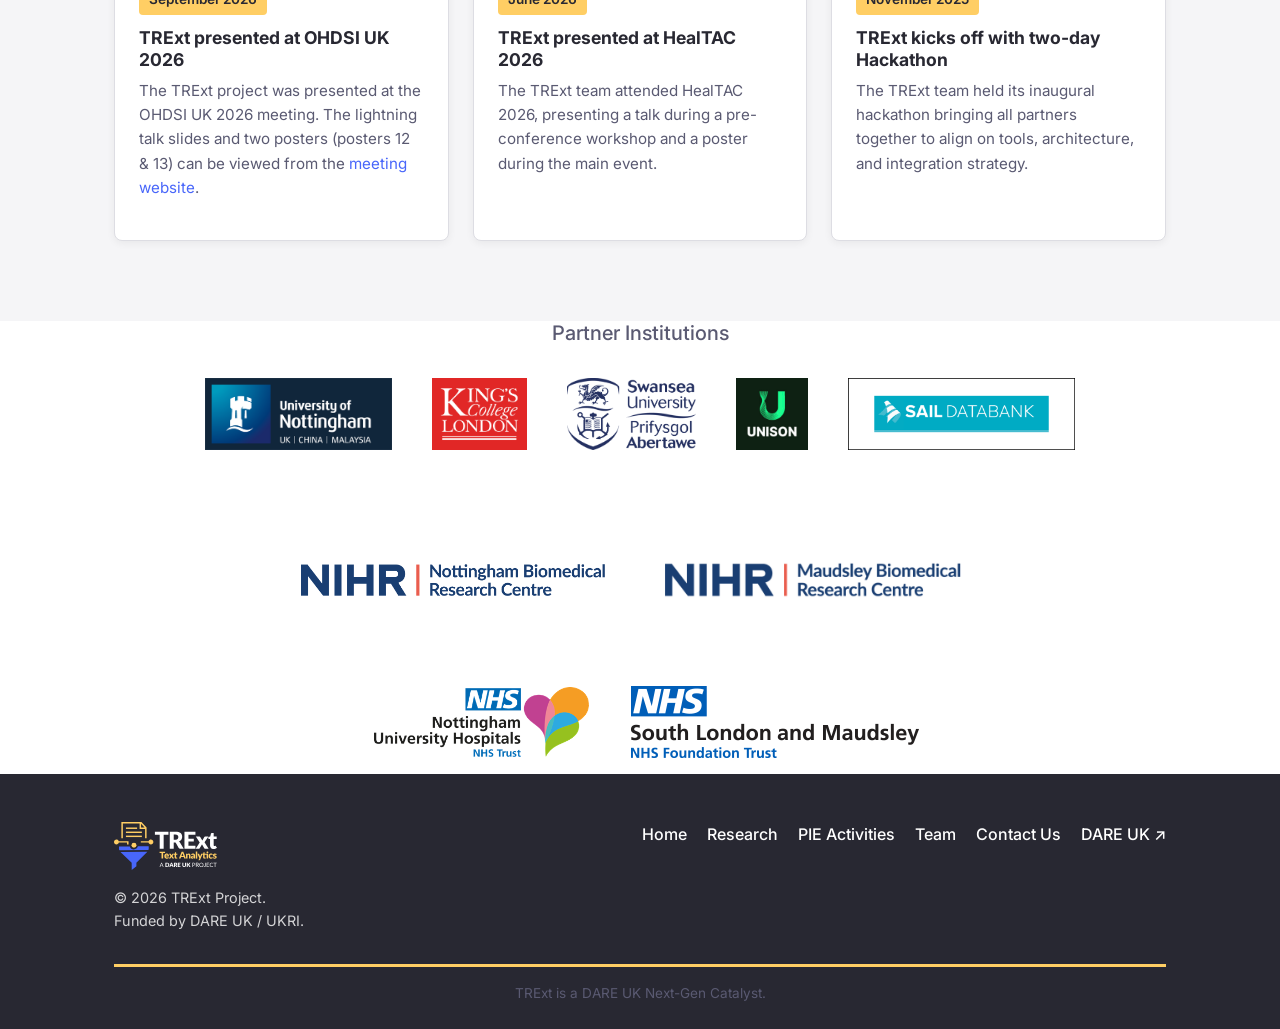
==== commit b46916da: "Update index.html" ====
--- a/index.html
+++ b/index.html
@@ -101,7 +101,7 @@
           <article class="card news-card">
             <span class="news-card__date">September 2026</span>
             <h3>TRExt presented at OHDSI UK 2026</h3>
-            <p>The TRExt project will be presented at the OHDSI UK 2026 meeting.  Look out for the TRExt lightning talk and poster presentations.</p>
+            <p>The TRExt project was presented at the OHDSI UK 2026 meeting. The lightning talk slides and two posters (posters 12 & 13) can be viewed from the <a href="https://ukhealthdata.org/events/ohdsi-uk-2026/">meeting website</a>.</p>
           </article>
           <article class="card news-card">
             <span class="news-card__date">June 2026</span>
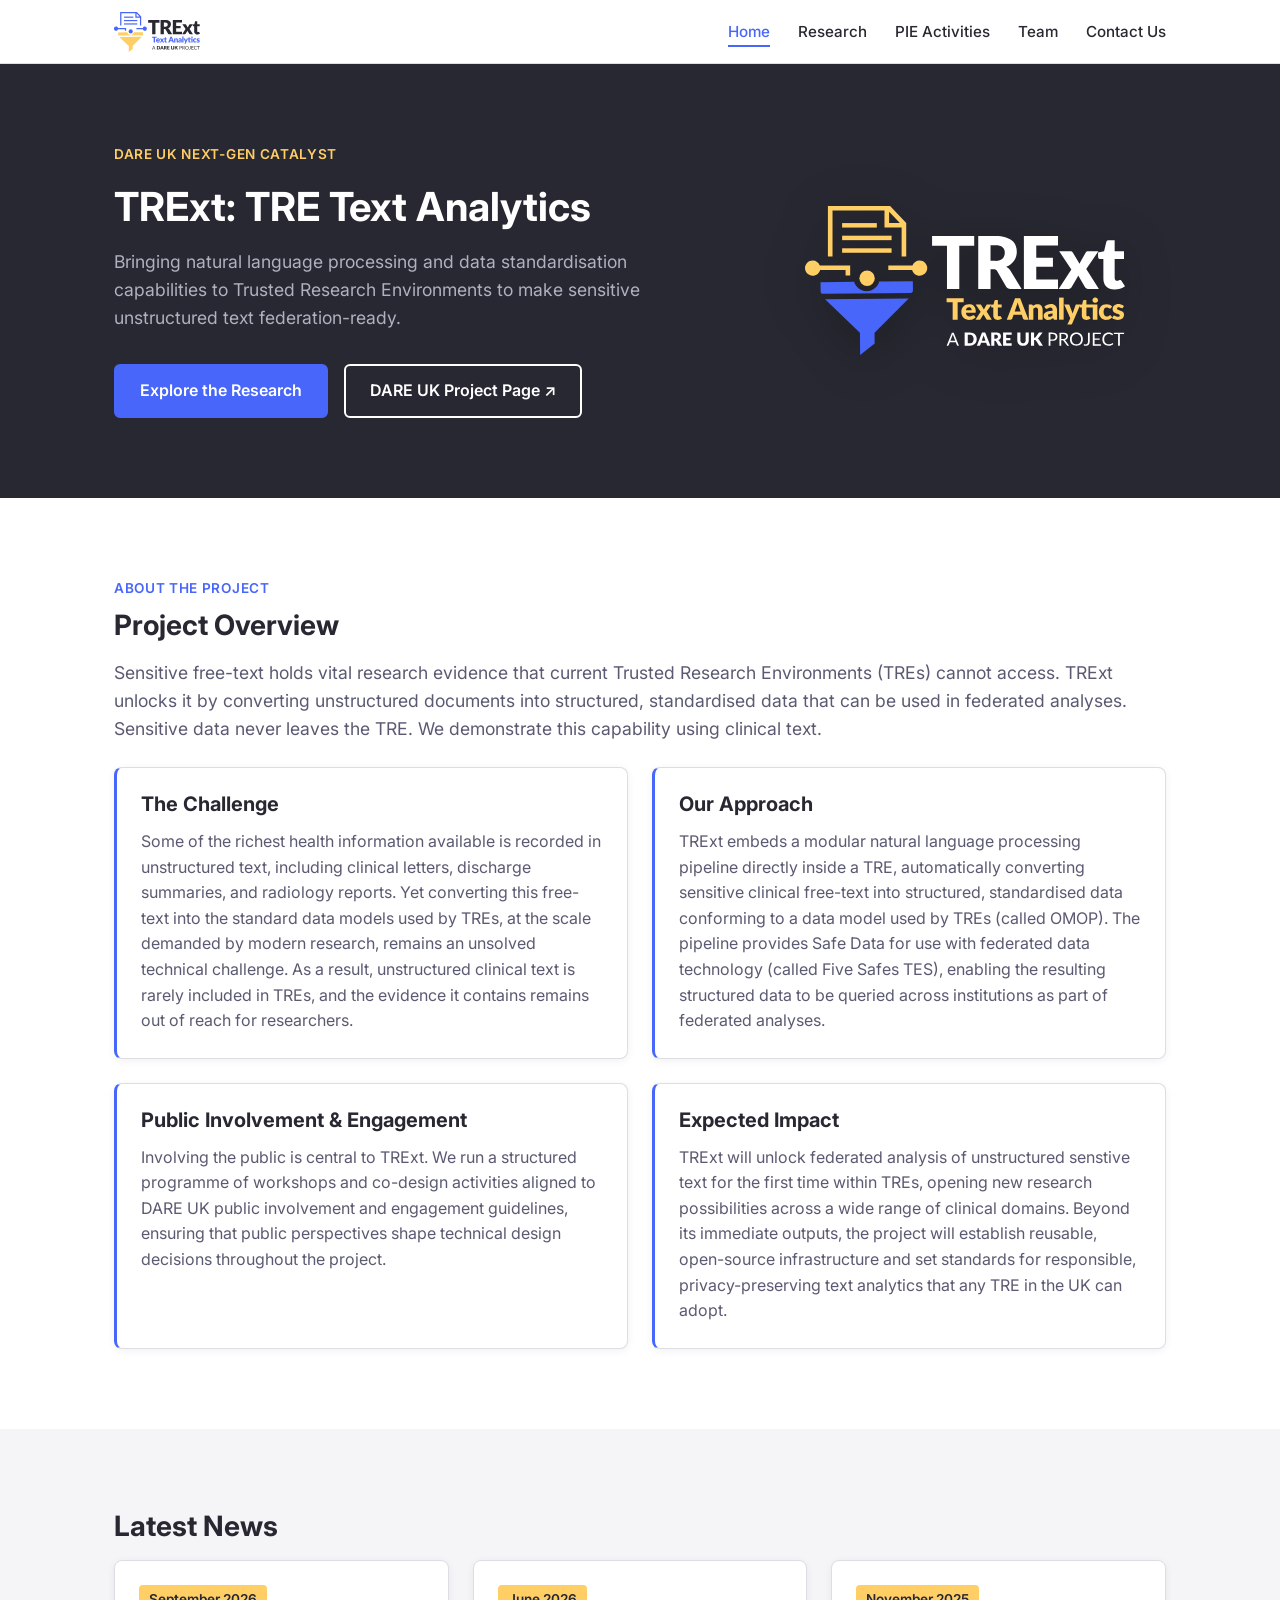
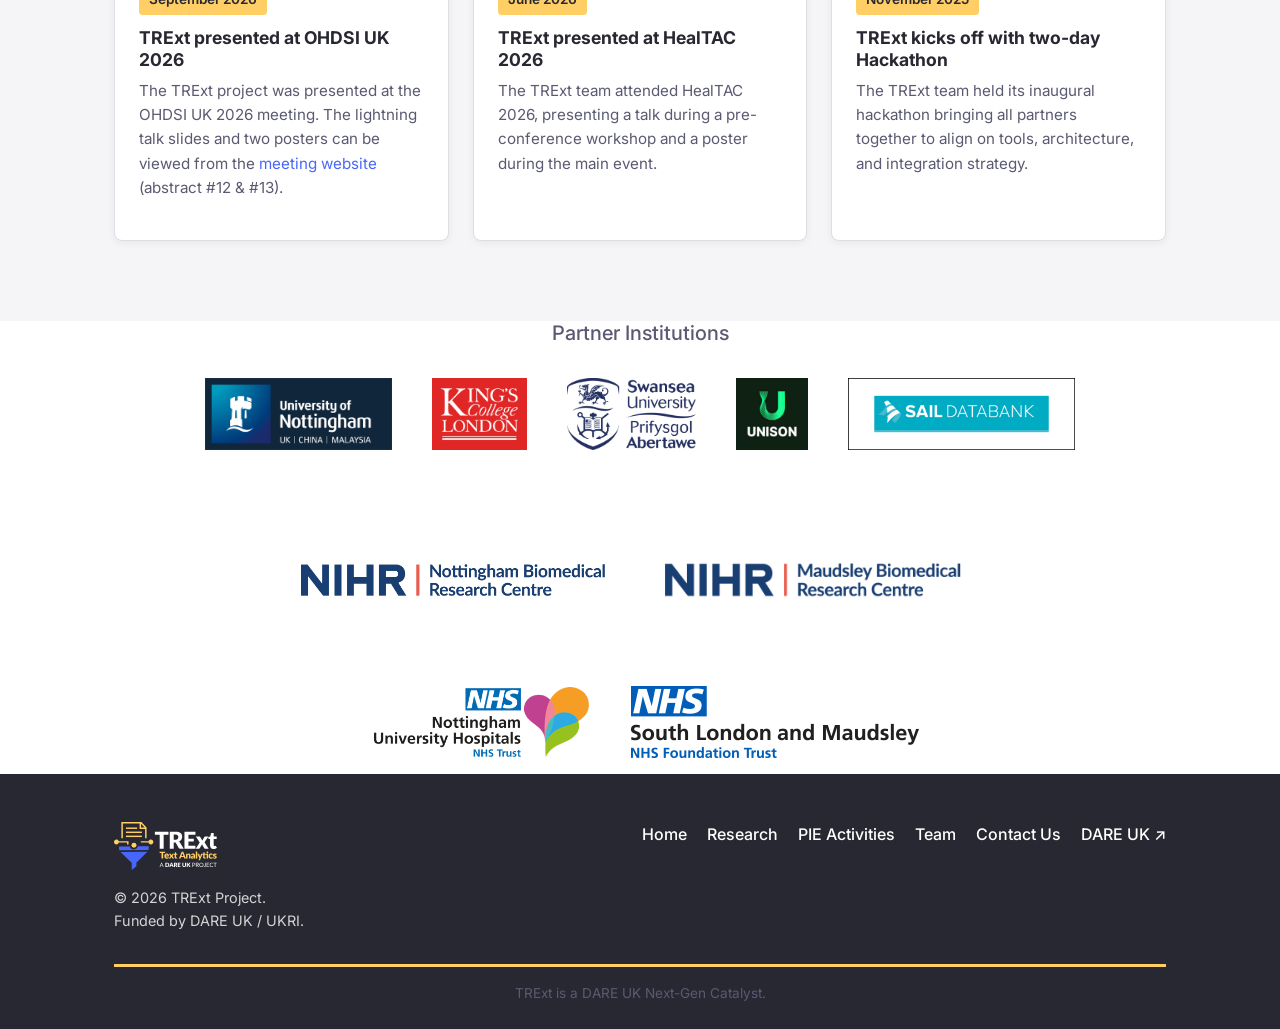
==== commit 69241561: "Update index.html" ====
--- a/index.html
+++ b/index.html
@@ -101,7 +101,7 @@
           <article class="card news-card">
             <span class="news-card__date">September 2026</span>
             <h3>TRExt presented at OHDSI UK 2026</h3>
-            <p>The TRExt project was presented at the OHDSI UK 2026 meeting. The lightning talk slides and two posters (posters 12 & 13) can be viewed from the <a href="https://ukhealthdata.org/events/ohdsi-uk-2026/">meeting website</a>.</p>
+            <p>The TRExt project was presented at the OHDSI UK 2026 meeting. The lightning talk slides and two posters can be viewed from the <a href="https://ukhealthdata.org/events/ohdsi-uk-2026/">meeting website</a> (abstract #12 & #13).</p>
           </article>
           <article class="card news-card">
             <span class="news-card__date">June 2026</span>
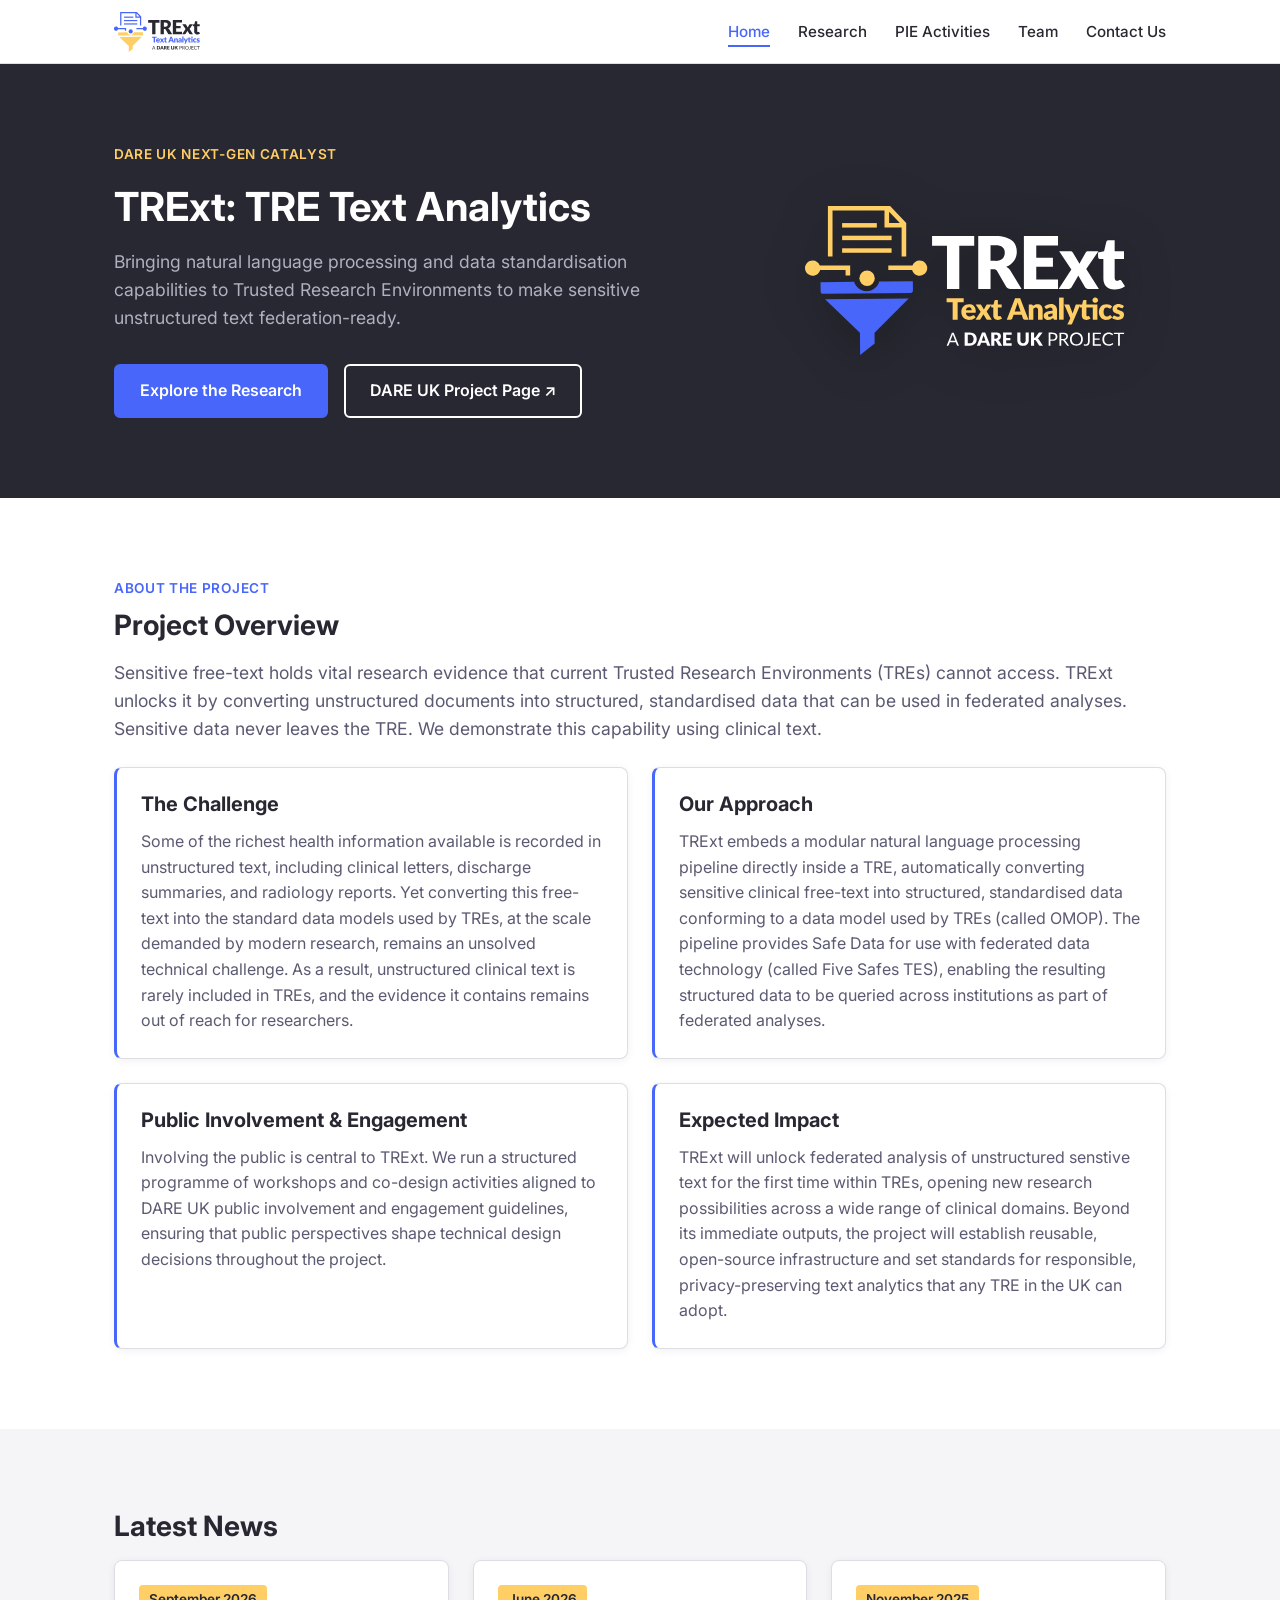
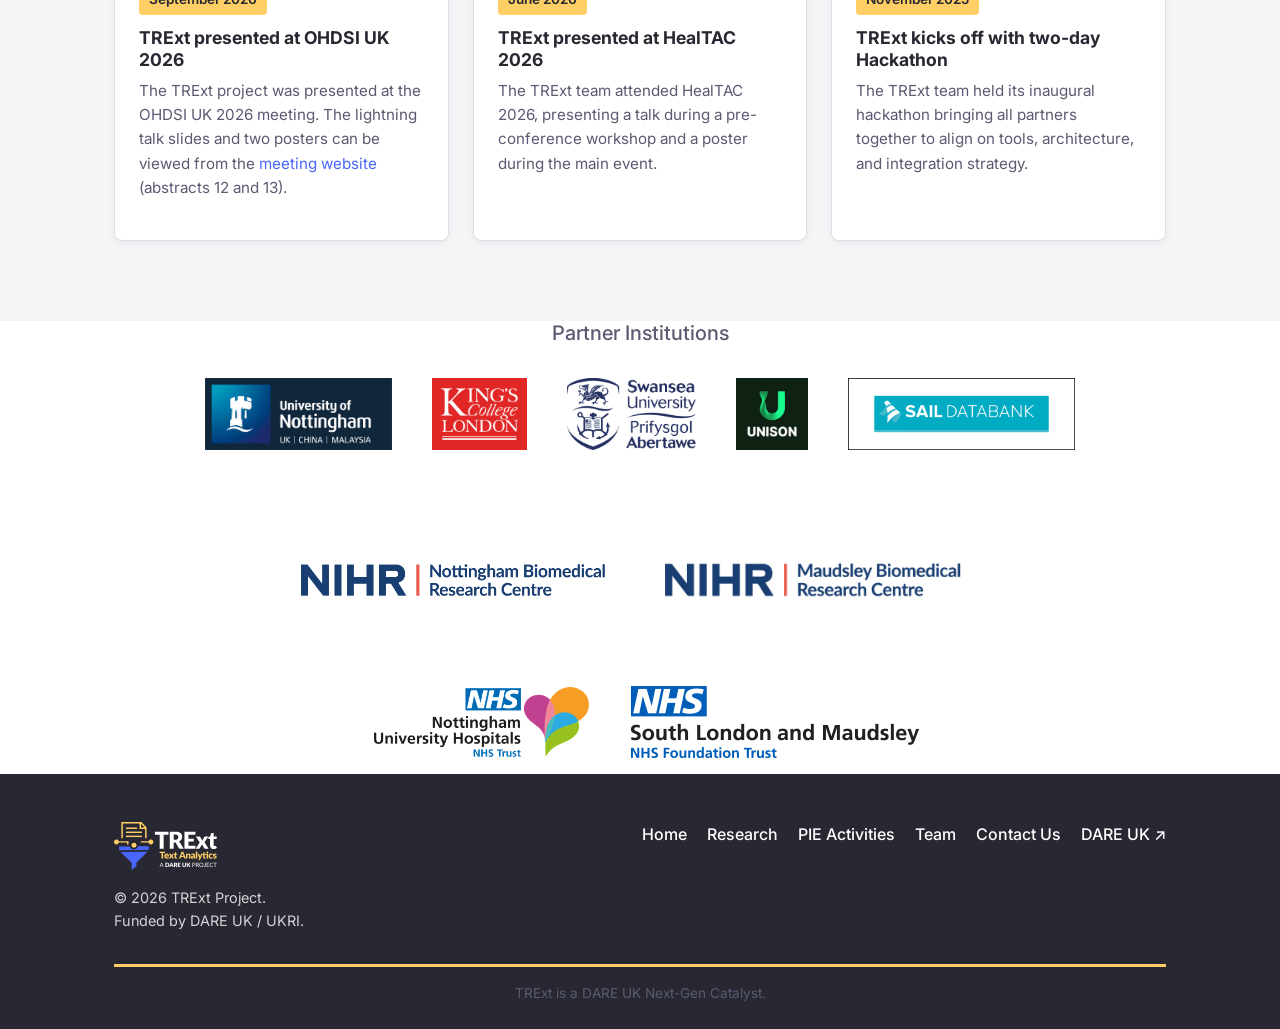
==== commit 12976911: "Update index.html" ====
--- a/index.html
+++ b/index.html
@@ -101,7 +101,7 @@
           <article class="card news-card">
             <span class="news-card__date">September 2026</span>
             <h3>TRExt presented at OHDSI UK 2026</h3>
-            <p>The TRExt project was presented at the OHDSI UK 2026 meeting. The lightning talk slides and two posters can be viewed from the <a href="https://ukhealthdata.org/events/ohdsi-uk-2026/">meeting website</a> (abstract #12 & #13).</p>
+            <p>The TRExt project was presented at the OHDSI UK 2026 meeting. The lightning talk slides and two posters can be viewed from the <a href="https://ukhealthdata.org/events/ohdsi-uk-2026/">meeting website</a> (abstracts 12 and 13).</p>
           </article>
           <article class="card news-card">
             <span class="news-card__date">June 2026</span>
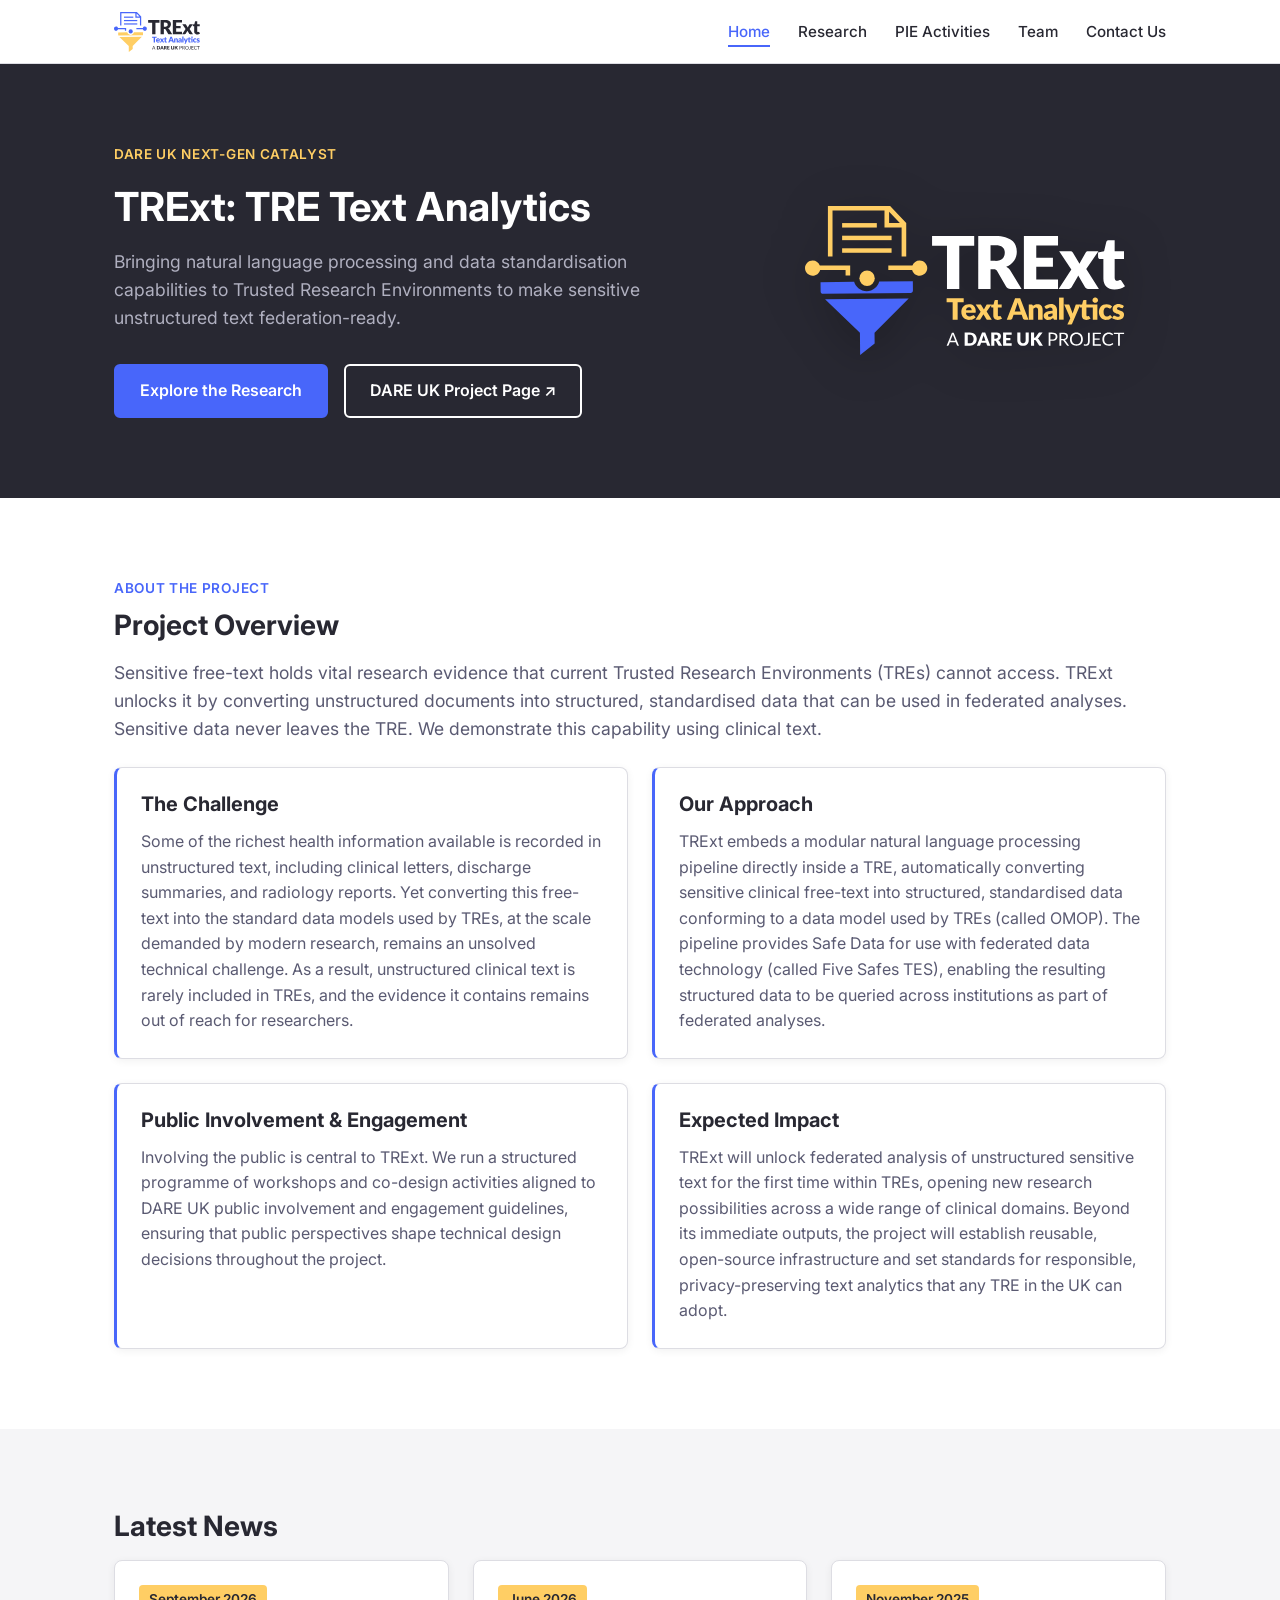
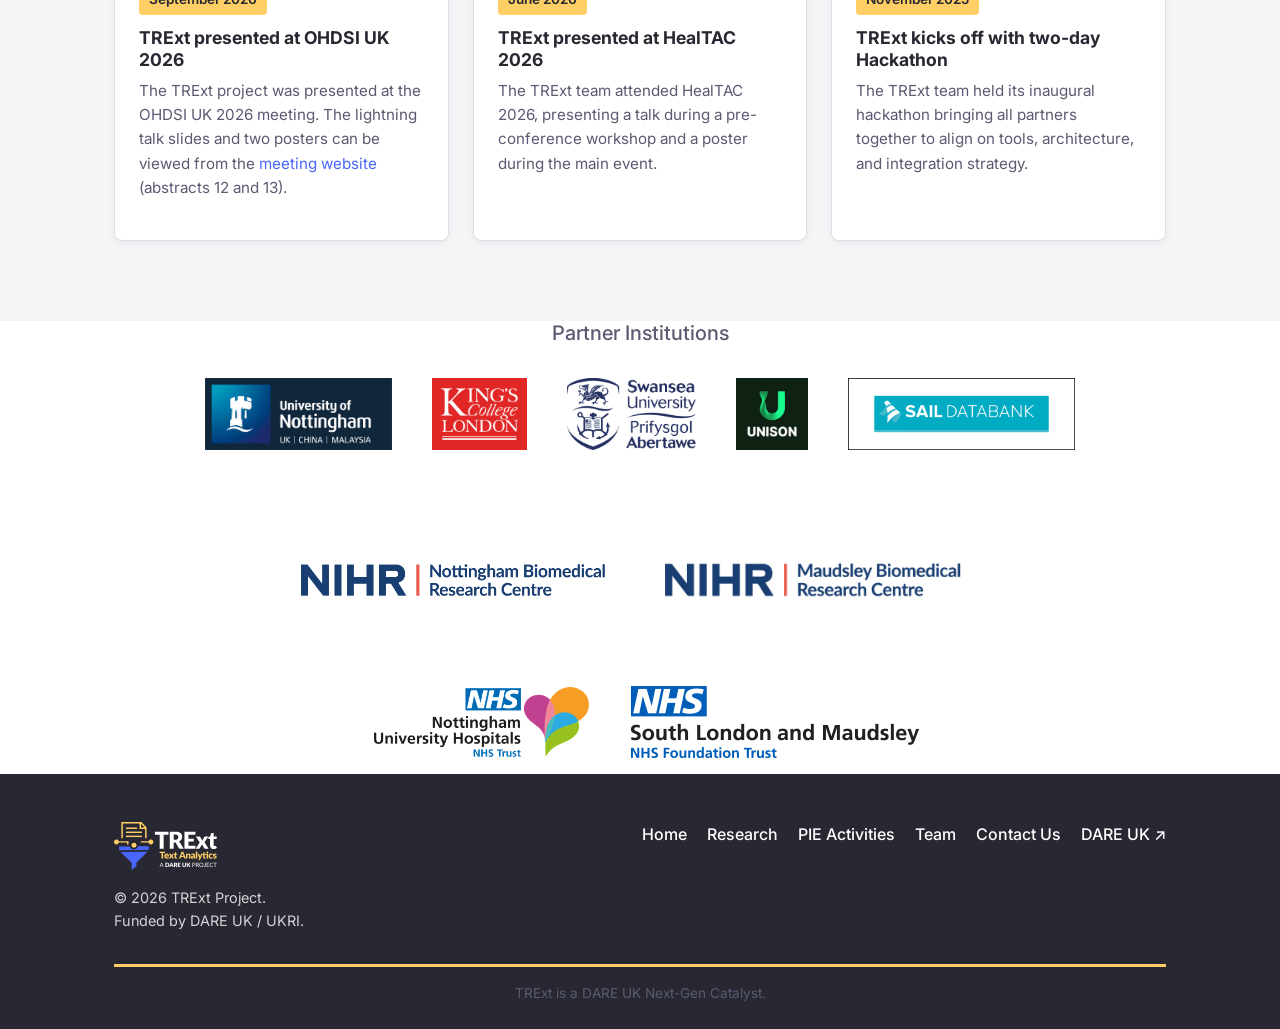
==== commit 0cb8c49c: "Update index.html" ====
--- a/index.html
+++ b/index.html
@@ -88,7 +88,7 @@
           </div>
           <div class="card card--accent-left">
             <h3>Expected Impact</h3>
-            <p class="text-secondary mb-0">TRExt will unlock federated analysis of unstructured senstive text for the first time within TREs, opening new research possibilities across a wide range of clinical domains. Beyond its immediate outputs, the project will establish reusable, open-source infrastructure and set standards for responsible, privacy-preserving text analytics that any TRE in the UK can adopt.</p>
+            <p class="text-secondary mb-0">TRExt will unlock federated analysis of unstructured sensitive text for the first time within TREs, opening new research possibilities across a wide range of clinical domains. Beyond its immediate outputs, the project will establish reusable, open-source infrastructure and set standards for responsible, privacy-preserving text analytics that any TRE in the UK can adopt.</p>
           </div>
         </div>
       </div>
